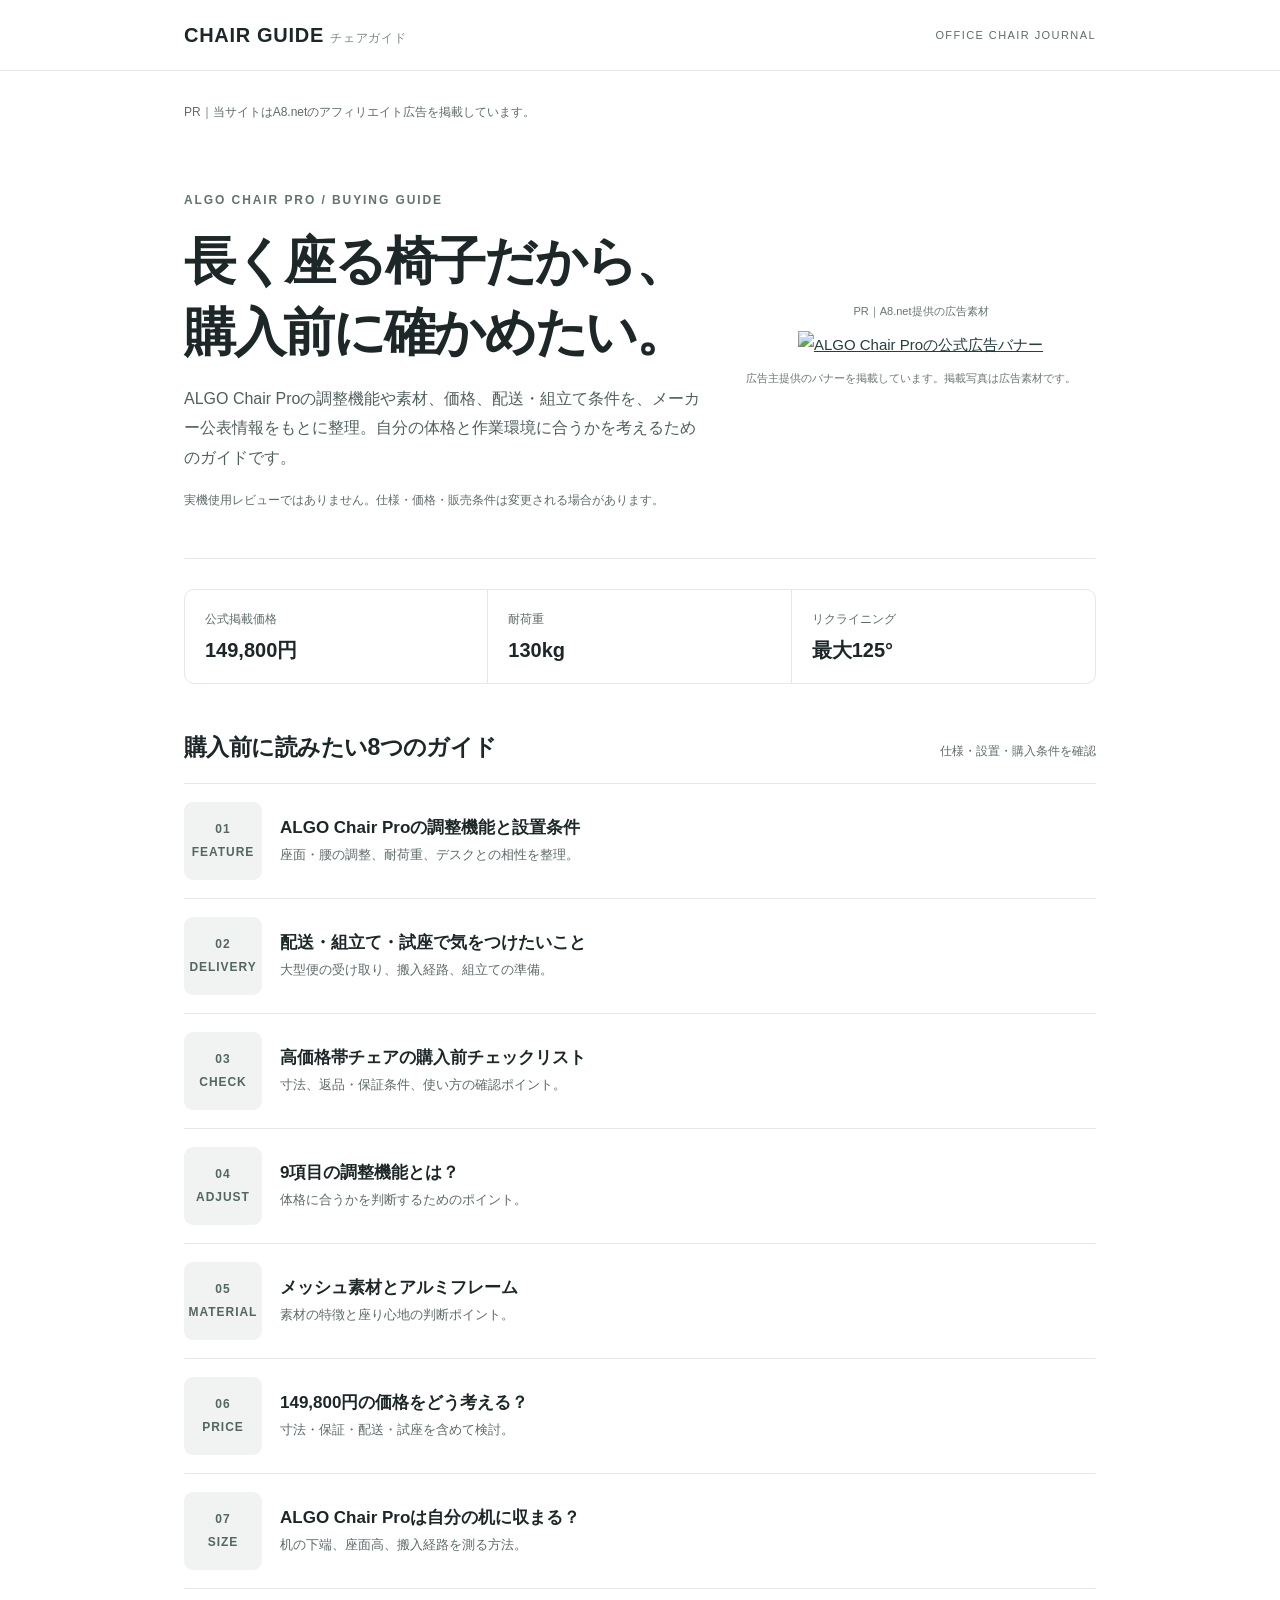
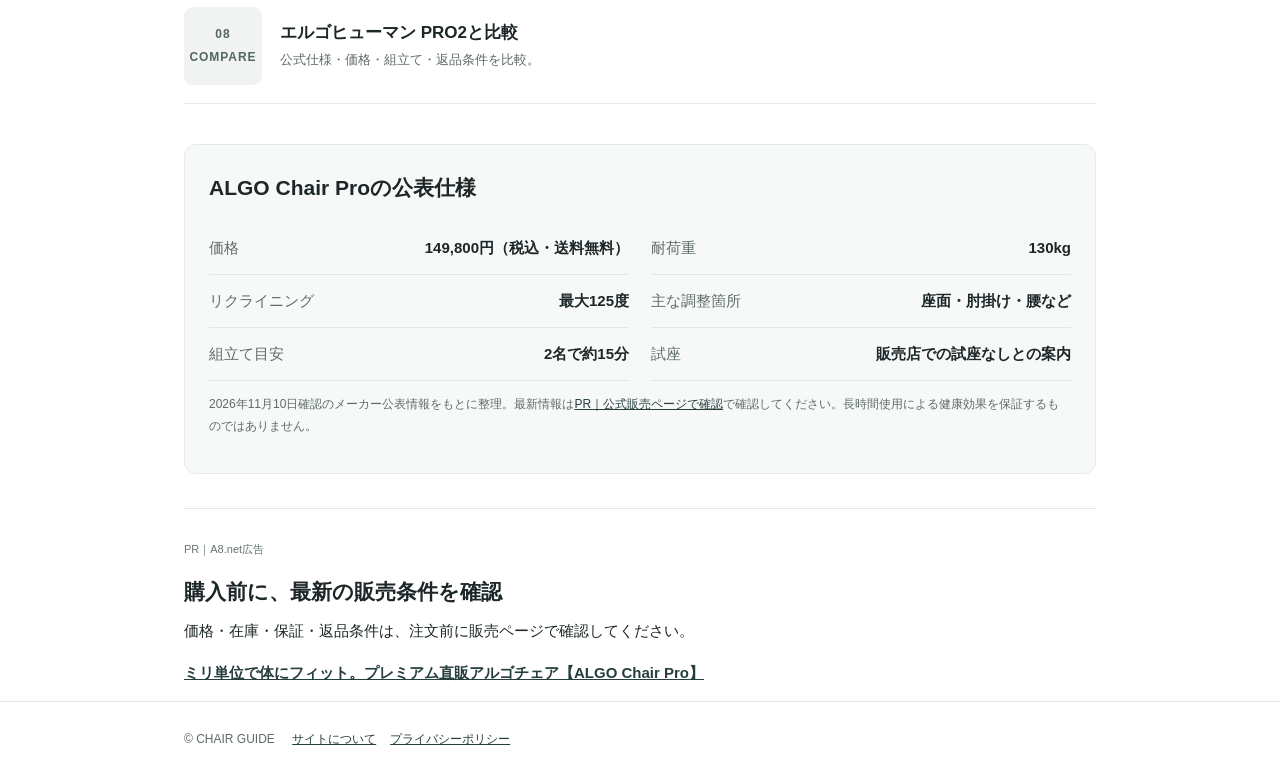
==== index.html @ d5a1248a "Replace non-tracked commercial ALGO links with A8 affiliate links" ====
<!doctype html><html lang="ja"><head><meta charset="utf-8"><meta name="viewport" content="width=device-width,initial-scale=1"><meta name="robots" content="index,follow"><meta name="description" content="ALGO Chair Proの調整機能、価格、配送、組立て、試座条件をメーカー公表情報から整理。高価格帯オフィスチェアの購入前ガイド。"><title>ALGO Chair Proの購入前ガイド｜チェアガイド</title><style>:root{--ink:#1d2728;--sub:#5e6b6a;--line:#e4e9e7;--accent:#263e3d}*{box-sizing:border-box}body{margin:0;background:#fff;color:var(--ink);font-family:-apple-system,BlinkMacSystemFont,"Hiragino Kaku Gothic ProN","Noto Sans JP",sans-serif;font-size:15px;line-height:1.85}a{color:var(--accent)}header{border-bottom:1px solid var(--line)}.wrap{max-width:960px;margin:auto;padding:0 24px}.header-inner{display:flex;justify-content:space-between;align-items:center;min-height:70px;gap:16px}.brand{font-size:20px;font-weight:800;letter-spacing:.035em;text-decoration:none;color:var(--ink)}.header-sub{font-size:11px;letter-spacing:.13em;color:var(--sub)}main{padding-bottom:65px}.disclosure{font-size:12px;color:var(--sub);padding-top:18px}.hero{padding:42px 0 35px;border-bottom:1px solid var(--line)}.eyebrow{font-size:12px;font-weight:700;letter-spacing:.16em;color:#627471}.hero h1{font-size:clamp(30px,5.8vw,52px);line-height:1.36;letter-spacing:-.045em;max-width:720px;margin:15px 0}.lead{font-size:16px;color:#50605e;max-width:670px}.hero-grid{display:grid;grid-template-columns:minmax(0,1fr) 350px;align-items:center;gap:36px}.ad-label{font-size:11px;color:#667571;margin:0 0 10px}.creative{min-width:0;text-align:center}.creative img{max-width:100%;height:auto}.creative-note{font-size:11px;color:#6d7775;text-align:left;margin-top:9px}.kpis{display:grid;grid-template-columns:repeat(3,1fr);gap:0;margin:30px 0;border:1px solid var(--line);border-radius:10px;overflow:hidden}.kpi{padding:18px 20px;border-right:1px solid var(--line)}.kpi:last-child{border:0}.kpi small{display:block;color:var(--sub);font-size:12px}.kpi strong{display:block;font-size:20px;line-height:1.5;margin-top:5px}.section-head{display:flex;align-items:baseline;justify-content:space-between;gap:12px;margin:42px 0 14px}.section-head h2{font-size:23px;letter-spacing:-.025em;margin:0}.section-head p{font-size:12px;color:var(--sub);margin:0}.articles{border-top:1px solid var(--line)}.article{display:grid;grid-template-columns:78px 1fr;gap:18px;align-items:center;padding:18px 0;border-bottom:1px solid var(--line);text-decoration:none;color:inherit}.article:hover h3{text-decoration:underline}.article-icon{width:78px;height:78px;background:#f0f3f1;border-radius:9px;display:flex;align-items:center;justify-content:center;font-size:12px;font-weight:700;letter-spacing:.08em;color:#536661;text-align:center}.article h3{font-size:17px;line-height:1.55;margin:0 0 4px}.article p{color:var(--sub);font-size:13px;line-height:1.6;margin:0}.facts{background:#f7f9f8;border:1px solid var(--line);border-radius:12px;padding:24px;margin-top:40px}.facts h2{font-size:21px;margin:0 0 15px}.facts dl{margin:0;display:grid;grid-template-columns:repeat(2,minmax(0,1fr));gap:0 22px}.facts dl>div{padding:12px 0;border-bottom:1px solid #e2e8e5;display:flex;justify-content:space-between;gap:10px}.facts dt{color:var(--sub)}.facts dd{margin:0;font-weight:700;text-align:right}.fine{font-size:12px;color:var(--sub)}.purchase{margin-top:34px;border-top:1px solid var(--line);padding-top:25px}.purchase h2{font-size:21px;margin:0 0 5px}.purchase p{margin:5px 0 14px}.purchase .ad-link{font-size:15px;font-weight:700}footer{border-top:1px solid var(--line);padding:26px 0;color:var(--sub);font-size:12px}footer a{margin-left:14px}@media(max-width:750px){.hero-grid{grid-template-columns:1fr;gap:20px}.hero{padding:24px 0 25px}.creative{text-align:left}.kpis{margin:22px 0}.kpi{padding:12px 10px}.kpi strong{font-size:16px}.wrap{padding:0 17px}.section-head{display:block;margin-top:30px}.section-head p{margin-top:3px}.facts{padding:17px}.facts dl{grid-template-columns:1fr}.article{grid-template-columns:70px 1fr;gap:13px}.article-icon{width:70px;height:70px}.article h3{font-size:15px}}@media(max-width:360px){.kpi strong{font-size:14px}.kpi small{font-size:10px}}</style></head><body><header><div class="wrap header-inner"><a class="brand" href="/">CHAIR GUIDE <span style="font-weight:400;font-size:12px;color:#7b8985">チェアガイド</span></a><span class="header-sub">OFFICE CHAIR JOURNAL</span></div></header><main class="wrap"><p class="disclosure">PR｜当サイトはA8.netのアフィリエイト広告を掲載しています。</p><section class="hero"><div class="hero-grid"><div><p class="eyebrow">ALGO CHAIR PRO / BUYING GUIDE</p><h1>長く座る椅子だから、<br>購入前に確かめたい。</h1><p class="lead">ALGO Chair Proの調整機能や素材、価格、配送・組立て条件を、メーカー公表情報をもとに整理。自分の体格と作業環境に合うかを考えるためのガイドです。</p><p class="fine">実機使用レビューではありません。仕様・価格・販売条件は変更される場合があります。</p></div><div class="creative"><p class="ad-label">PR｜A8.net提供の広告素材</p><a href="https://px.a8.net/svt/ejp?a8mat=4BGHVS+EPATRU+5XHK+614CX" rel="nofollow"><img border="0" width="350" height="240" alt="ALGO Chair Proの公式広告バナー" src="https://www23.a8.net/svt/bgt?aid=261110152889&amp;wid=022&amp;eno=01&amp;mid=s00000027668001013000&amp;mc=1"></a><img border="0" width="1" height="1" src="https://www12.a8.net/0.gif?a8mat=4BGHVS+EPATRU+5XHK+614CX" alt=""><p class="creative-note">広告主提供のバナーを掲載しています。掲載写真は広告素材です。</p></div></div></section><div class="kpis" aria-label="公式公表情報"><div class="kpi"><small>公式掲載価格</small><strong>149,800円</strong></div><div class="kpi"><small>耐荷重</small><strong>130kg</strong></div><div class="kpi"><small>リクライニング</small><strong>最大125°</strong></div></div><section><div class="section-head"><h2>購入前に読みたい8つのガイド</h2><p>仕様・設置・購入条件を確認</p></div><div class="articles"><a class="article" href="/algo-chair-pro-check.html"><div class="article-icon">01<br>FEATURE</div><div><h3>ALGO Chair Proの調整機能と設置条件</h3><p>座面・腰の調整、耐荷重、デスクとの相性を整理。</p></div></a><a class="article" href="/algo-chair-pro-delivery.html"><div class="article-icon">02<br>DELIVERY</div><div><h3>配送・組立て・試座で気をつけたいこと</h3><p>大型便の受け取り、搬入経路、組立ての準備。</p></div></a><a class="article" href="/chair-buying-checklist.html"><div class="article-icon">03<br>CHECK</div><div><h3>高価格帯チェアの購入前チェックリスト</h3><p>寸法、返品・保証条件、使い方の確認ポイント。</p></div></a><a class="article" href="/algo-chair-pro-9-adjustments.html"><div class="article-icon">04<br>ADJUST</div><div><h3>9項目の調整機能とは？</h3><p>体格に合うかを判断するためのポイント。</p></div></a><a class="article" href="/algo-chair-pro-mesh-material.html"><div class="article-icon">05<br>MATERIAL</div><div><h3>メッシュ素材とアルミフレーム</h3><p>素材の特徴と座り心地の判断ポイント。</p></div></a><a class="article" href="/algo-chair-pro-price-value.html"><div class="article-icon">06<br>PRICE</div><div><h3>149,800円の価格をどう考える？</h3><p>寸法・保証・配送・試座を含めて検討。</p></div></a><a class="article" href="/algo-chair-pro-desk-fit.html"><div class="article-icon">07<br>SIZE</div><div><h3>ALGO Chair Proは自分の机に収まる？</h3><p>机の下端、座面高、搬入経路を測る方法。</p></div></a><a class="article" href="/algo-chair-pro-vs-ergohuman-pro2.html"><div class="article-icon">08<br>COMPARE</div><div><h3>エルゴヒューマン PRO2と比較</h3><p>公式仕様・価格・組立て・返品条件を比較。</p></div></a></div></section><section class="facts"><h2>ALGO Chair Proの公表仕様</h2><dl><div><dt>価格</dt><dd>149,800円（税込・送料無料）</dd></div><div><dt>耐荷重</dt><dd>130kg</dd></div><div><dt>リクライニング</dt><dd>最大125度</dd></div><div><dt>主な調整箇所</dt><dd>座面・肘掛け・腰など</dd></div><div><dt>組立て目安</dt><dd>2名で約15分</dd></div><div><dt>試座</dt><dd>販売店での試座なしとの案内</dd></div></dl><p class="fine">2026年11月10日確認のメーカー公表情報をもとに整理。最新情報は<a href="https://px.a8.net/svt/ejp?a8mat=4BGHVS+EPATRU+5XHK+5YJRM" rel="nofollow sponsored noopener">PR｜公式販売ページで確認</a>で確認してください。長時間使用による健康効果を保証するものではありません。</p></section><section class="purchase"><p class="ad-label">PR｜A8.net広告</p><h2>購入前に、最新の販売条件を確認</h2><p>価格・在庫・保証・返品条件は、注文前に販売ページで確認してください。</p><p class="ad-link"><a href="https://px.a8.net/svt/ejp?a8mat=4BGHVS+EPATRU+5XHK+5YJRM" rel="nofollow">ミリ単位で体にフィット。プレミアム直販アルゴチェア【ALGO Chair Pro】</a><img border="0" width="1" height="1" src="https://www15.a8.net/0.gif?a8mat=4BGHVS+EPATRU+5XHK+5YJRM" alt=""></p></section></main><footer><div class="wrap">© CHAIR GUIDE <a href="/about.html">サイトについて</a><a href="/privacy.html">プライバシーポリシー</a></div></footer></body></html>
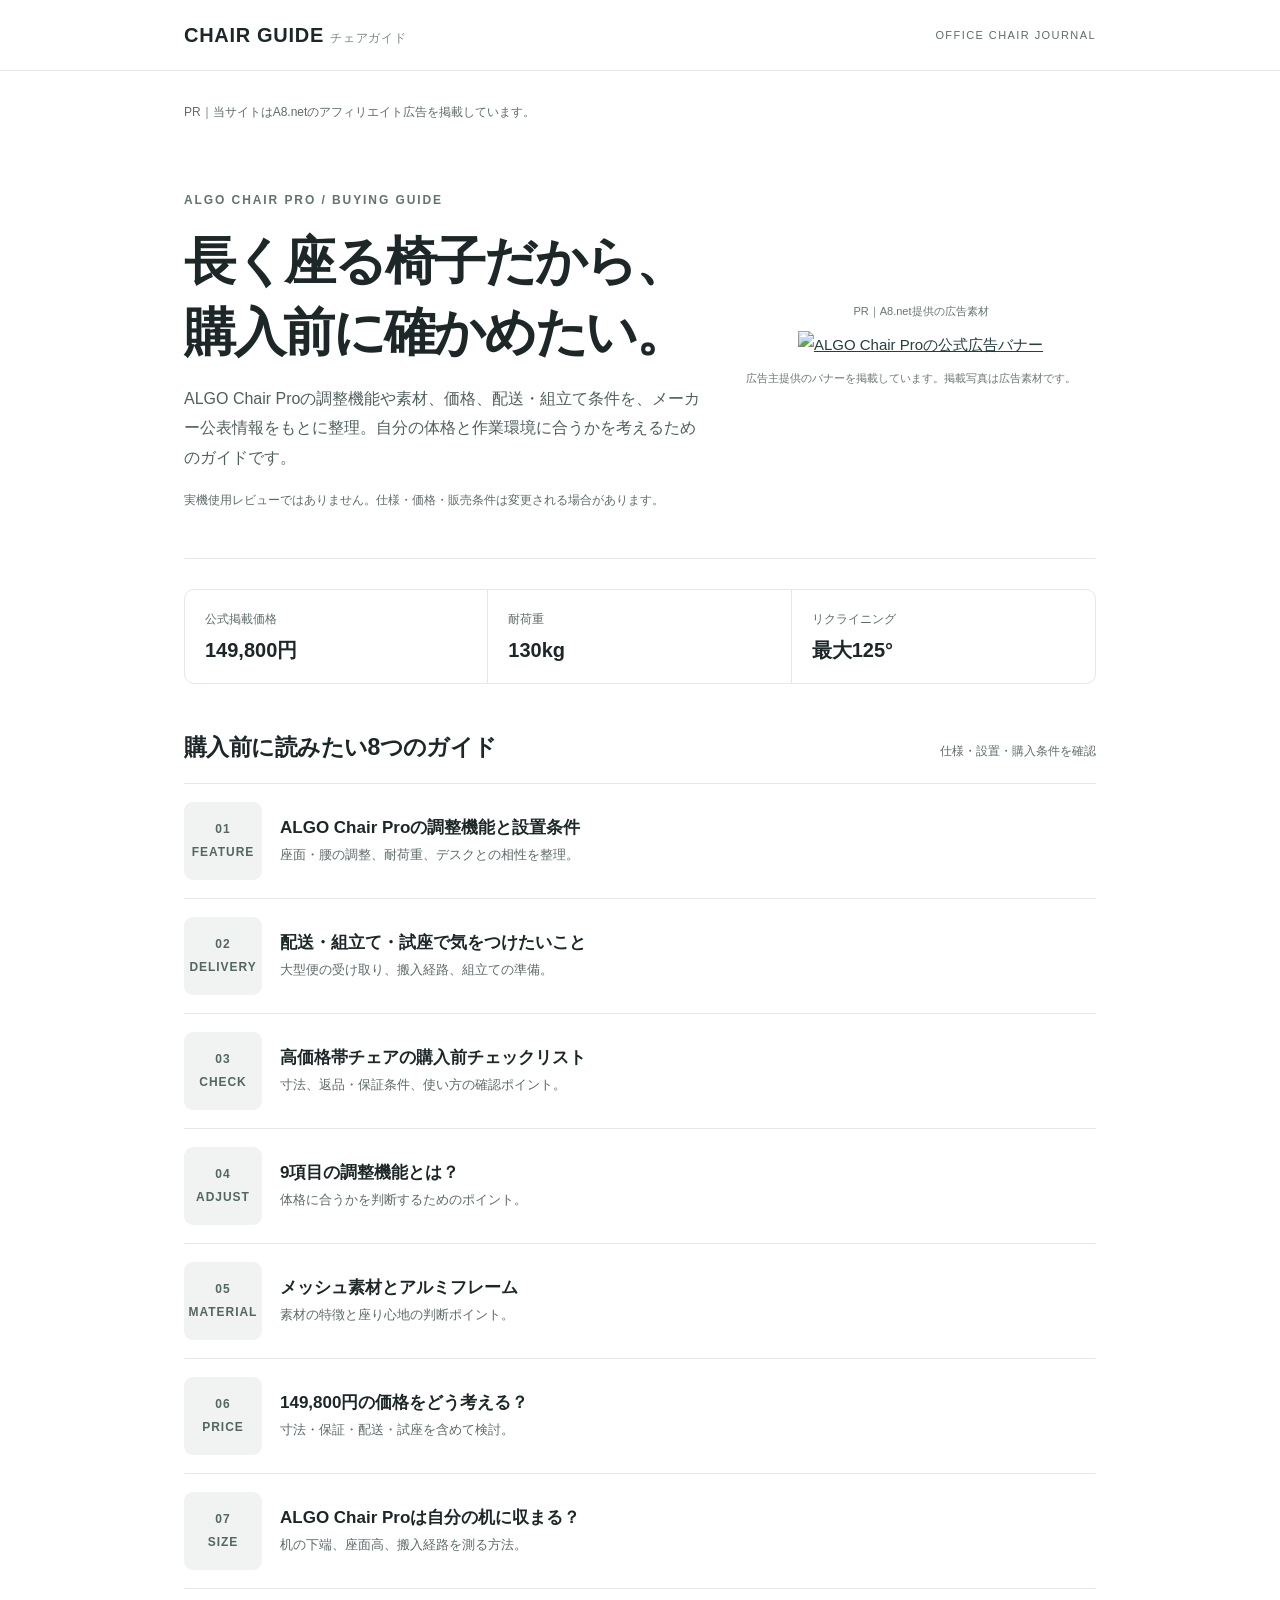
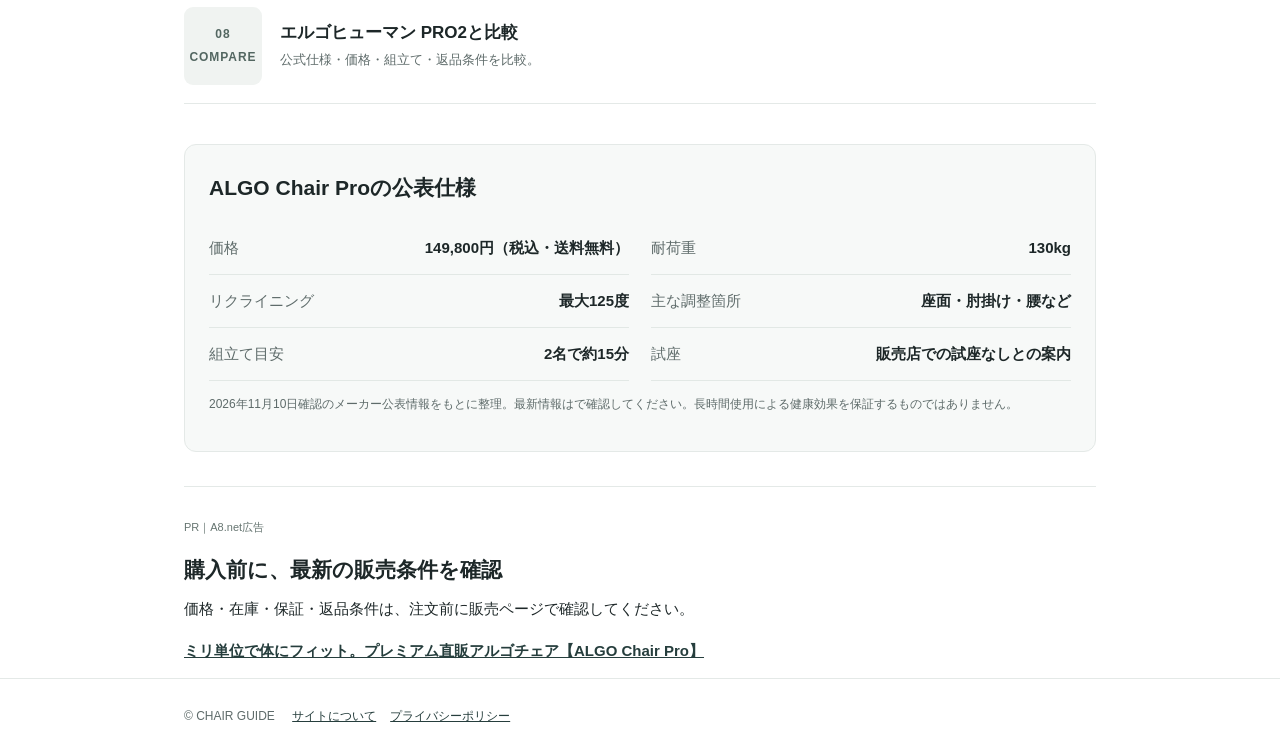
==== commit 0e2311fe: "Remove direct ALGO store links and unauthorized custom A8 text links; preserve issued ads" ====
--- a/index.html
+++ b/index.html
@@ -1 +1 @@
-<!doctype html><html lang="ja"><head><meta charset="utf-8"><meta name="viewport" content="width=device-width,initial-scale=1"><meta name="robots" content="index,follow"><meta name="description" content="ALGO Chair Proの調整機能、価格、配送、組立て、試座条件をメーカー公表情報から整理。高価格帯オフィスチェアの購入前ガイド。"><title>ALGO Chair Proの購入前ガイド｜チェアガイド</title><style>:root{--ink:#1d2728;--sub:#5e6b6a;--line:#e4e9e7;--accent:#263e3d}*{box-sizing:border-box}body{margin:0;background:#fff;color:var(--ink);font-family:-apple-system,BlinkMacSystemFont,"Hiragino Kaku Gothic ProN","Noto Sans JP",sans-serif;font-size:15px;line-height:1.85}a{color:var(--accent)}header{border-bottom:1px solid var(--line)}.wrap{max-width:960px;margin:auto;padding:0 24px}.header-inner{display:flex;justify-content:space-between;align-items:center;min-height:70px;gap:16px}.brand{font-size:20px;font-weight:800;letter-spacing:.035em;text-decoration:none;color:var(--ink)}.header-sub{font-size:11px;letter-spacing:.13em;color:var(--sub)}main{padding-bottom:65px}.disclosure{font-size:12px;color:var(--sub);padding-top:18px}.hero{padding:42px 0 35px;border-bottom:1px solid var(--line)}.eyebrow{font-size:12px;font-weight:700;letter-spacing:.16em;color:#627471}.hero h1{font-size:clamp(30px,5.8vw,52px);line-height:1.36;letter-spacing:-.045em;max-width:720px;margin:15px 0}.lead{font-size:16px;color:#50605e;max-width:670px}.hero-grid{display:grid;grid-template-columns:minmax(0,1fr) 350px;align-items:center;gap:36px}.ad-label{font-size:11px;color:#667571;margin:0 0 10px}.creative{min-width:0;text-align:center}.creative img{max-width:100%;height:auto}.creative-note{font-size:11px;color:#6d7775;text-align:left;margin-top:9px}.kpis{display:grid;grid-template-columns:repeat(3,1fr);gap:0;margin:30px 0;border:1px solid var(--line);border-radius:10px;overflow:hidden}.kpi{padding:18px 20px;border-right:1px solid var(--line)}.kpi:last-child{border:0}.kpi small{display:block;color:var(--sub);font-size:12px}.kpi strong{display:block;font-size:20px;line-height:1.5;margin-top:5px}.section-head{display:flex;align-items:baseline;justify-content:space-between;gap:12px;margin:42px 0 14px}.section-head h2{font-size:23px;letter-spacing:-.025em;margin:0}.section-head p{font-size:12px;color:var(--sub);margin:0}.articles{border-top:1px solid var(--line)}.article{display:grid;grid-template-columns:78px 1fr;gap:18px;align-items:center;padding:18px 0;border-bottom:1px solid var(--line);text-decoration:none;color:inherit}.article:hover h3{text-decoration:underline}.article-icon{width:78px;height:78px;background:#f0f3f1;border-radius:9px;display:flex;align-items:center;justify-content:center;font-size:12px;font-weight:700;letter-spacing:.08em;color:#536661;text-align:center}.article h3{font-size:17px;line-height:1.55;margin:0 0 4px}.article p{color:var(--sub);font-size:13px;line-height:1.6;margin:0}.facts{background:#f7f9f8;border:1px solid var(--line);border-radius:12px;padding:24px;margin-top:40px}.facts h2{font-size:21px;margin:0 0 15px}.facts dl{margin:0;display:grid;grid-template-columns:repeat(2,minmax(0,1fr));gap:0 22px}.facts dl>div{padding:12px 0;border-bottom:1px solid #e2e8e5;display:flex;justify-content:space-between;gap:10px}.facts dt{color:var(--sub)}.facts dd{margin:0;font-weight:700;text-align:right}.fine{font-size:12px;color:var(--sub)}.purchase{margin-top:34px;border-top:1px solid var(--line);padding-top:25px}.purchase h2{font-size:21px;margin:0 0 5px}.purchase p{margin:5px 0 14px}.purchase .ad-link{font-size:15px;font-weight:700}footer{border-top:1px solid var(--line);padding:26px 0;color:var(--sub);font-size:12px}footer a{margin-left:14px}@media(max-width:750px){.hero-grid{grid-template-columns:1fr;gap:20px}.hero{padding:24px 0 25px}.creative{text-align:left}.kpis{margin:22px 0}.kpi{padding:12px 10px}.kpi strong{font-size:16px}.wrap{padding:0 17px}.section-head{display:block;margin-top:30px}.section-head p{margin-top:3px}.facts{padding:17px}.facts dl{grid-template-columns:1fr}.article{grid-template-columns:70px 1fr;gap:13px}.article-icon{width:70px;height:70px}.article h3{font-size:15px}}@media(max-width:360px){.kpi strong{font-size:14px}.kpi small{font-size:10px}}</style></head><body><header><div class="wrap header-inner"><a class="brand" href="/">CHAIR GUIDE <span style="font-weight:400;font-size:12px;color:#7b8985">チェアガイド</span></a><span class="header-sub">OFFICE CHAIR JOURNAL</span></div></header><main class="wrap"><p class="disclosure">PR｜当サイトはA8.netのアフィリエイト広告を掲載しています。</p><section class="hero"><div class="hero-grid"><div><p class="eyebrow">ALGO CHAIR PRO / BUYING GUIDE</p><h1>長く座る椅子だから、<br>購入前に確かめたい。</h1><p class="lead">ALGO Chair Proの調整機能や素材、価格、配送・組立て条件を、メーカー公表情報をもとに整理。自分の体格と作業環境に合うかを考えるためのガイドです。</p><p class="fine">実機使用レビューではありません。仕様・価格・販売条件は変更される場合があります。</p></div><div class="creative"><p class="ad-label">PR｜A8.net提供の広告素材</p><a href="https://px.a8.net/svt/ejp?a8mat=4BGHVS+EPATRU+5XHK+614CX" rel="nofollow"><img border="0" width="350" height="240" alt="ALGO Chair Proの公式広告バナー" src="https://www23.a8.net/svt/bgt?aid=261110152889&amp;wid=022&amp;eno=01&amp;mid=s00000027668001013000&amp;mc=1"></a><img border="0" width="1" height="1" src="https://www12.a8.net/0.gif?a8mat=4BGHVS+EPATRU+5XHK+614CX" alt=""><p class="creative-note">広告主提供のバナーを掲載しています。掲載写真は広告素材です。</p></div></div></section><div class="kpis" aria-label="公式公表情報"><div class="kpi"><small>公式掲載価格</small><strong>149,800円</strong></div><div class="kpi"><small>耐荷重</small><strong>130kg</strong></div><div class="kpi"><small>リクライニング</small><strong>最大125°</strong></div></div><section><div class="section-head"><h2>購入前に読みたい8つのガイド</h2><p>仕様・設置・購入条件を確認</p></div><div class="articles"><a class="article" href="/algo-chair-pro-check.html"><div class="article-icon">01<br>FEATURE</div><div><h3>ALGO Chair Proの調整機能と設置条件</h3><p>座面・腰の調整、耐荷重、デスクとの相性を整理。</p></div></a><a class="article" href="/algo-chair-pro-delivery.html"><div class="article-icon">02<br>DELIVERY</div><div><h3>配送・組立て・試座で気をつけたいこと</h3><p>大型便の受け取り、搬入経路、組立ての準備。</p></div></a><a class="article" href="/chair-buying-checklist.html"><div class="article-icon">03<br>CHECK</div><div><h3>高価格帯チェアの購入前チェックリスト</h3><p>寸法、返品・保証条件、使い方の確認ポイント。</p></div></a><a class="article" href="/algo-chair-pro-9-adjustments.html"><div class="article-icon">04<br>ADJUST</div><div><h3>9項目の調整機能とは？</h3><p>体格に合うかを判断するためのポイント。</p></div></a><a class="article" href="/algo-chair-pro-mesh-material.html"><div class="article-icon">05<br>MATERIAL</div><div><h3>メッシュ素材とアルミフレーム</h3><p>素材の特徴と座り心地の判断ポイント。</p></div></a><a class="article" href="/algo-chair-pro-price-value.html"><div class="article-icon">06<br>PRICE</div><div><h3>149,800円の価格をどう考える？</h3><p>寸法・保証・配送・試座を含めて検討。</p></div></a><a class="article" href="/algo-chair-pro-desk-fit.html"><div class="article-icon">07<br>SIZE</div><div><h3>ALGO Chair Proは自分の机に収まる？</h3><p>机の下端、座面高、搬入経路を測る方法。</p></div></a><a class="article" href="/algo-chair-pro-vs-ergohuman-pro2.html"><div class="article-icon">08<br>COMPARE</div><div><h3>エルゴヒューマン PRO2と比較</h3><p>公式仕様・価格・組立て・返品条件を比較。</p></div></a></div></section><section class="facts"><h2>ALGO Chair Proの公表仕様</h2><dl><div><dt>価格</dt><dd>149,800円（税込・送料無料）</dd></div><div><dt>耐荷重</dt><dd>130kg</dd></div><div><dt>リクライニング</dt><dd>最大125度</dd></div><div><dt>主な調整箇所</dt><dd>座面・肘掛け・腰など</dd></div><div><dt>組立て目安</dt><dd>2名で約15分</dd></div><div><dt>試座</dt><dd>販売店での試座なしとの案内</dd></div></dl><p class="fine">2026年11月10日確認のメーカー公表情報をもとに整理。最新情報は<a href="https://px.a8.net/svt/ejp?a8mat=4BGHVS+EPATRU+5XHK+5YJRM" rel="nofollow sponsored noopener">PR｜公式販売ページで確認</a>で確認してください。長時間使用による健康効果を保証するものではありません。</p></section><section class="purchase"><p class="ad-label">PR｜A8.net広告</p><h2>購入前に、最新の販売条件を確認</h2><p>価格・在庫・保証・返品条件は、注文前に販売ページで確認してください。</p><p class="ad-link"><a href="https://px.a8.net/svt/ejp?a8mat=4BGHVS+EPATRU+5XHK+5YJRM" rel="nofollow">ミリ単位で体にフィット。プレミアム直販アルゴチェア【ALGO Chair Pro】</a><img border="0" width="1" height="1" src="https://www15.a8.net/0.gif?a8mat=4BGHVS+EPATRU+5XHK+5YJRM" alt=""></p></section></main><footer><div class="wrap">© CHAIR GUIDE <a href="/about.html">サイトについて</a><a href="/privacy.html">プライバシーポリシー</a></div></footer></body></html>+<!doctype html><html lang="ja"><head><meta charset="utf-8"><meta name="viewport" content="width=device-width,initial-scale=1"><meta name="robots" content="index,follow"><meta name="description" content="ALGO Chair Proの調整機能、価格、配送、組立て、試座条件をメーカー公表情報から整理。高価格帯オフィスチェアの購入前ガイド。"><title>ALGO Chair Proの購入前ガイド｜チェアガイド</title><style>:root{--ink:#1d2728;--sub:#5e6b6a;--line:#e4e9e7;--accent:#263e3d}*{box-sizing:border-box}body{margin:0;background:#fff;color:var(--ink);font-family:-apple-system,BlinkMacSystemFont,"Hiragino Kaku Gothic ProN","Noto Sans JP",sans-serif;font-size:15px;line-height:1.85}a{color:var(--accent)}header{border-bottom:1px solid var(--line)}.wrap{max-width:960px;margin:auto;padding:0 24px}.header-inner{display:flex;justify-content:space-between;align-items:center;min-height:70px;gap:16px}.brand{font-size:20px;font-weight:800;letter-spacing:.035em;text-decoration:none;color:var(--ink)}.header-sub{font-size:11px;letter-spacing:.13em;color:var(--sub)}main{padding-bottom:65px}.disclosure{font-size:12px;color:var(--sub);padding-top:18px}.hero{padding:42px 0 35px;border-bottom:1px solid var(--line)}.eyebrow{font-size:12px;font-weight:700;letter-spacing:.16em;color:#627471}.hero h1{font-size:clamp(30px,5.8vw,52px);line-height:1.36;letter-spacing:-.045em;max-width:720px;margin:15px 0}.lead{font-size:16px;color:#50605e;max-width:670px}.hero-grid{display:grid;grid-template-columns:minmax(0,1fr) 350px;align-items:center;gap:36px}.ad-label{font-size:11px;color:#667571;margin:0 0 10px}.creative{min-width:0;text-align:center}.creative img{max-width:100%;height:auto}.creative-note{font-size:11px;color:#6d7775;text-align:left;margin-top:9px}.kpis{display:grid;grid-template-columns:repeat(3,1fr);gap:0;margin:30px 0;border:1px solid var(--line);border-radius:10px;overflow:hidden}.kpi{padding:18px 20px;border-right:1px solid var(--line)}.kpi:last-child{border:0}.kpi small{display:block;color:var(--sub);font-size:12px}.kpi strong{display:block;font-size:20px;line-height:1.5;margin-top:5px}.section-head{display:flex;align-items:baseline;justify-content:space-between;gap:12px;margin:42px 0 14px}.section-head h2{font-size:23px;letter-spacing:-.025em;margin:0}.section-head p{font-size:12px;color:var(--sub);margin:0}.articles{border-top:1px solid var(--line)}.article{display:grid;grid-template-columns:78px 1fr;gap:18px;align-items:center;padding:18px 0;border-bottom:1px solid var(--line);text-decoration:none;color:inherit}.article:hover h3{text-decoration:underline}.article-icon{width:78px;height:78px;background:#f0f3f1;border-radius:9px;display:flex;align-items:center;justify-content:center;font-size:12px;font-weight:700;letter-spacing:.08em;color:#536661;text-align:center}.article h3{font-size:17px;line-height:1.55;margin:0 0 4px}.article p{color:var(--sub);font-size:13px;line-height:1.6;margin:0}.facts{background:#f7f9f8;border:1px solid var(--line);border-radius:12px;padding:24px;margin-top:40px}.facts h2{font-size:21px;margin:0 0 15px}.facts dl{margin:0;display:grid;grid-template-columns:repeat(2,minmax(0,1fr));gap:0 22px}.facts dl>div{padding:12px 0;border-bottom:1px solid #e2e8e5;display:flex;justify-content:space-between;gap:10px}.facts dt{color:var(--sub)}.facts dd{margin:0;font-weight:700;text-align:right}.fine{font-size:12px;color:var(--sub)}.purchase{margin-top:34px;border-top:1px solid var(--line);padding-top:25px}.purchase h2{font-size:21px;margin:0 0 5px}.purchase p{margin:5px 0 14px}.purchase .ad-link{font-size:15px;font-weight:700}footer{border-top:1px solid var(--line);padding:26px 0;color:var(--sub);font-size:12px}footer a{margin-left:14px}@media(max-width:750px){.hero-grid{grid-template-columns:1fr;gap:20px}.hero{padding:24px 0 25px}.creative{text-align:left}.kpis{margin:22px 0}.kpi{padding:12px 10px}.kpi strong{font-size:16px}.wrap{padding:0 17px}.section-head{display:block;margin-top:30px}.section-head p{margin-top:3px}.facts{padding:17px}.facts dl{grid-template-columns:1fr}.article{grid-template-columns:70px 1fr;gap:13px}.article-icon{width:70px;height:70px}.article h3{font-size:15px}}@media(max-width:360px){.kpi strong{font-size:14px}.kpi small{font-size:10px}}</style></head><body><header><div class="wrap header-inner"><a class="brand" href="/">CHAIR GUIDE <span style="font-weight:400;font-size:12px;color:#7b8985">チェアガイド</span></a><span class="header-sub">OFFICE CHAIR JOURNAL</span></div></header><main class="wrap"><p class="disclosure">PR｜当サイトはA8.netのアフィリエイト広告を掲載しています。</p><section class="hero"><div class="hero-grid"><div><p class="eyebrow">ALGO CHAIR PRO / BUYING GUIDE</p><h1>長く座る椅子だから、<br>購入前に確かめたい。</h1><p class="lead">ALGO Chair Proの調整機能や素材、価格、配送・組立て条件を、メーカー公表情報をもとに整理。自分の体格と作業環境に合うかを考えるためのガイドです。</p><p class="fine">実機使用レビューではありません。仕様・価格・販売条件は変更される場合があります。</p></div><div class="creative"><p class="ad-label">PR｜A8.net提供の広告素材</p><a href="https://px.a8.net/svt/ejp?a8mat=4BGHVS+EPATRU+5XHK+614CX" rel="nofollow"><img border="0" width="350" height="240" alt="ALGO Chair Proの公式広告バナー" src="https://www23.a8.net/svt/bgt?aid=261110152889&amp;wid=022&amp;eno=01&amp;mid=s00000027668001013000&amp;mc=1"></a><img border="0" width="1" height="1" src="https://www12.a8.net/0.gif?a8mat=4BGHVS+EPATRU+5XHK+614CX" alt=""><p class="creative-note">広告主提供のバナーを掲載しています。掲載写真は広告素材です。</p></div></div></section><div class="kpis" aria-label="公式公表情報"><div class="kpi"><small>公式掲載価格</small><strong>149,800円</strong></div><div class="kpi"><small>耐荷重</small><strong>130kg</strong></div><div class="kpi"><small>リクライニング</small><strong>最大125°</strong></div></div><section><div class="section-head"><h2>購入前に読みたい8つのガイド</h2><p>仕様・設置・購入条件を確認</p></div><div class="articles"><a class="article" href="/algo-chair-pro-check.html"><div class="article-icon">01<br>FEATURE</div><div><h3>ALGO Chair Proの調整機能と設置条件</h3><p>座面・腰の調整、耐荷重、デスクとの相性を整理。</p></div></a><a class="article" href="/algo-chair-pro-delivery.html"><div class="article-icon">02<br>DELIVERY</div><div><h3>配送・組立て・試座で気をつけたいこと</h3><p>大型便の受け取り、搬入経路、組立ての準備。</p></div></a><a class="article" href="/chair-buying-checklist.html"><div class="article-icon">03<br>CHECK</div><div><h3>高価格帯チェアの購入前チェックリスト</h3><p>寸法、返品・保証条件、使い方の確認ポイント。</p></div></a><a class="article" href="/algo-chair-pro-9-adjustments.html"><div class="article-icon">04<br>ADJUST</div><div><h3>9項目の調整機能とは？</h3><p>体格に合うかを判断するためのポイント。</p></div></a><a class="article" href="/algo-chair-pro-mesh-material.html"><div class="article-icon">05<br>MATERIAL</div><div><h3>メッシュ素材とアルミフレーム</h3><p>素材の特徴と座り心地の判断ポイント。</p></div></a><a class="article" href="/algo-chair-pro-price-value.html"><div class="article-icon">06<br>PRICE</div><div><h3>149,800円の価格をどう考える？</h3><p>寸法・保証・配送・試座を含めて検討。</p></div></a><a class="article" href="/algo-chair-pro-desk-fit.html"><div class="article-icon">07<br>SIZE</div><div><h3>ALGO Chair Proは自分の机に収まる？</h3><p>机の下端、座面高、搬入経路を測る方法。</p></div></a><a class="article" href="/algo-chair-pro-vs-ergohuman-pro2.html"><div class="article-icon">08<br>COMPARE</div><div><h3>エルゴヒューマン PRO2と比較</h3><p>公式仕様・価格・組立て・返品条件を比較。</p></div></a></div></section><section class="facts"><h2>ALGO Chair Proの公表仕様</h2><dl><div><dt>価格</dt><dd>149,800円（税込・送料無料）</dd></div><div><dt>耐荷重</dt><dd>130kg</dd></div><div><dt>リクライニング</dt><dd>最大125度</dd></div><div><dt>主な調整箇所</dt><dd>座面・肘掛け・腰など</dd></div><div><dt>組立て目安</dt><dd>2名で約15分</dd></div><div><dt>試座</dt><dd>販売店での試座なしとの案内</dd></div></dl><p class="fine">2026年11月10日確認のメーカー公表情報をもとに整理。最新情報はで確認してください。長時間使用による健康効果を保証するものではありません。</p></section><section class="purchase"><p class="ad-label">PR｜A8.net広告</p><h2>購入前に、最新の販売条件を確認</h2><p>価格・在庫・保証・返品条件は、注文前に販売ページで確認してください。</p><p class="ad-link"><a href="https://px.a8.net/svt/ejp?a8mat=4BGHVS+EPATRU+5XHK+5YJRM" rel="nofollow">ミリ単位で体にフィット。プレミアム直販アルゴチェア【ALGO Chair Pro】</a><img border="0" width="1" height="1" src="https://www15.a8.net/0.gif?a8mat=4BGHVS+EPATRU+5XHK+5YJRM" alt=""></p></section></main><footer><div class="wrap">© CHAIR GUIDE <a href="/about.html">サイトについて</a><a href="/privacy.html">プライバシーポリシー</a></div></footer></body></html>
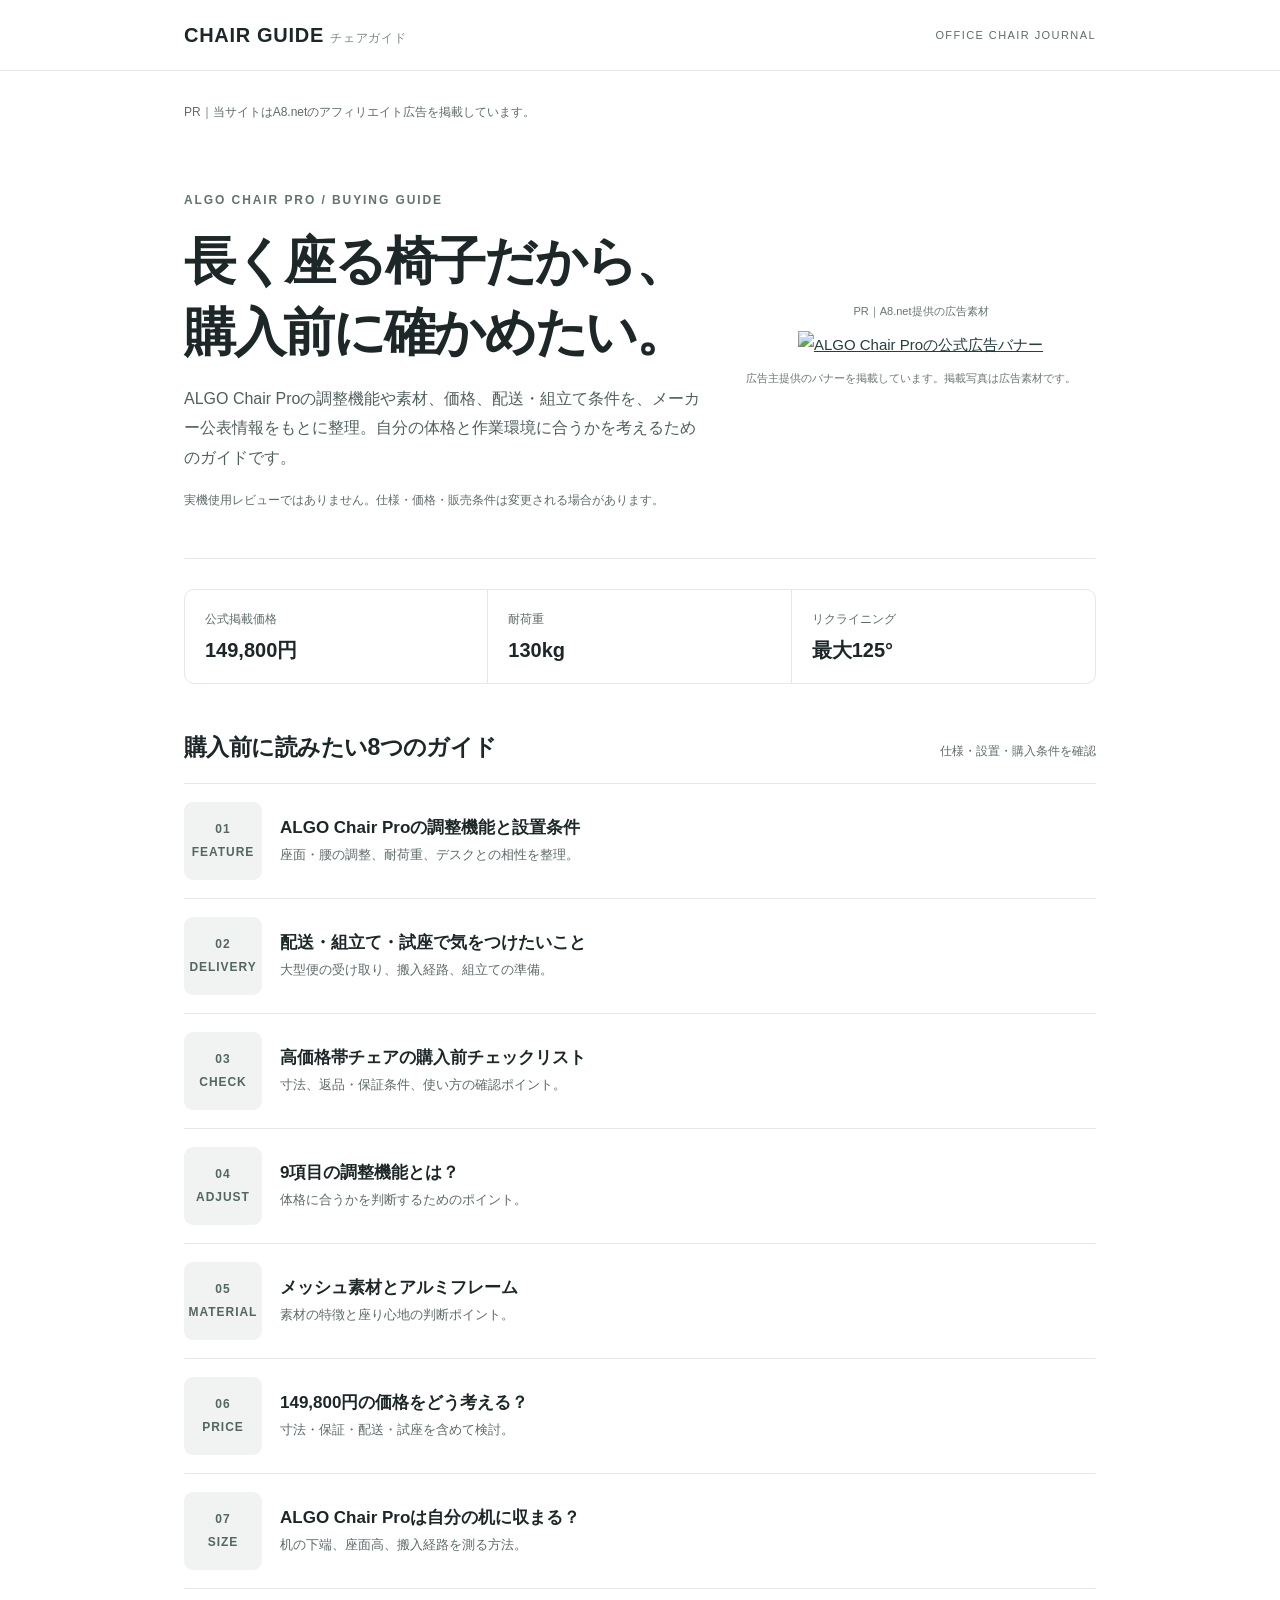
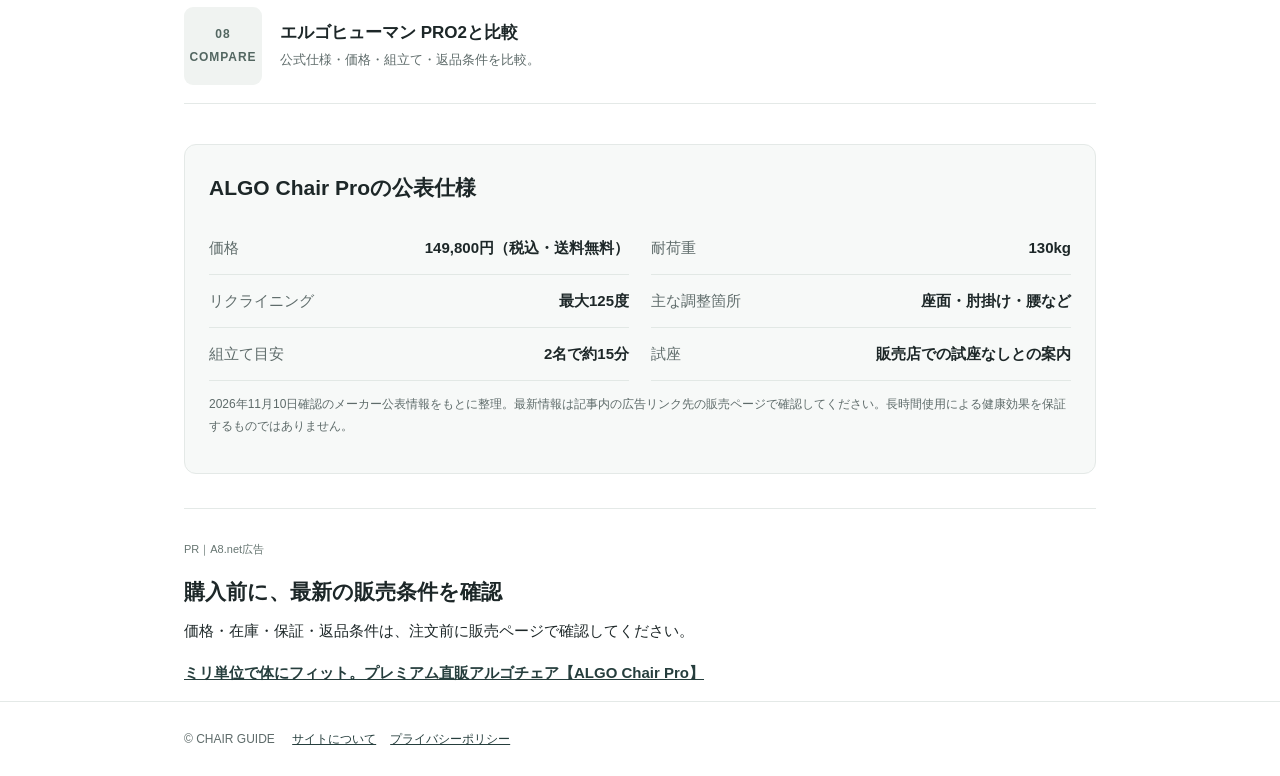
==== commit e21a6d8a: "Fix SEO/AIO canonical URLs, sitemap and article metadata" ====
--- a/index.html
+++ b/index.html
@@ -1 +1 @@
-<!doctype html><html lang="ja"><head><meta charset="utf-8"><meta name="viewport" content="width=device-width,initial-scale=1"><meta name="robots" content="index,follow"><meta name="description" content="ALGO Chair Proの調整機能、価格、配送、組立て、試座条件をメーカー公表情報から整理。高価格帯オフィスチェアの購入前ガイド。"><title>ALGO Chair Proの購入前ガイド｜チェアガイド</title><style>:root{--ink:#1d2728;--sub:#5e6b6a;--line:#e4e9e7;--accent:#263e3d}*{box-sizing:border-box}body{margin:0;background:#fff;color:var(--ink);font-family:-apple-system,BlinkMacSystemFont,"Hiragino Kaku Gothic ProN","Noto Sans JP",sans-serif;font-size:15px;line-height:1.85}a{color:var(--accent)}header{border-bottom:1px solid var(--line)}.wrap{max-width:960px;margin:auto;padding:0 24px}.header-inner{display:flex;justify-content:space-between;align-items:center;min-height:70px;gap:16px}.brand{font-size:20px;font-weight:800;letter-spacing:.035em;text-decoration:none;color:var(--ink)}.header-sub{font-size:11px;letter-spacing:.13em;color:var(--sub)}main{padding-bottom:65px}.disclosure{font-size:12px;color:var(--sub);padding-top:18px}.hero{padding:42px 0 35px;border-bottom:1px solid var(--line)}.eyebrow{font-size:12px;font-weight:700;letter-spacing:.16em;color:#627471}.hero h1{font-size:clamp(30px,5.8vw,52px);line-height:1.36;letter-spacing:-.045em;max-width:720px;margin:15px 0}.lead{font-size:16px;color:#50605e;max-width:670px}.hero-grid{display:grid;grid-template-columns:minmax(0,1fr) 350px;align-items:center;gap:36px}.ad-label{font-size:11px;color:#667571;margin:0 0 10px}.creative{min-width:0;text-align:center}.creative img{max-width:100%;height:auto}.creative-note{font-size:11px;color:#6d7775;text-align:left;margin-top:9px}.kpis{display:grid;grid-template-columns:repeat(3,1fr);gap:0;margin:30px 0;border:1px solid var(--line);border-radius:10px;overflow:hidden}.kpi{padding:18px 20px;border-right:1px solid var(--line)}.kpi:last-child{border:0}.kpi small{display:block;color:var(--sub);font-size:12px}.kpi strong{display:block;font-size:20px;line-height:1.5;margin-top:5px}.section-head{display:flex;align-items:baseline;justify-content:space-between;gap:12px;margin:42px 0 14px}.section-head h2{font-size:23px;letter-spacing:-.025em;margin:0}.section-head p{font-size:12px;color:var(--sub);margin:0}.articles{border-top:1px solid var(--line)}.article{display:grid;grid-template-columns:78px 1fr;gap:18px;align-items:center;padding:18px 0;border-bottom:1px solid var(--line);text-decoration:none;color:inherit}.article:hover h3{text-decoration:underline}.article-icon{width:78px;height:78px;background:#f0f3f1;border-radius:9px;display:flex;align-items:center;justify-content:center;font-size:12px;font-weight:700;letter-spacing:.08em;color:#536661;text-align:center}.article h3{font-size:17px;line-height:1.55;margin:0 0 4px}.article p{color:var(--sub);font-size:13px;line-height:1.6;margin:0}.facts{background:#f7f9f8;border:1px solid var(--line);border-radius:12px;padding:24px;margin-top:40px}.facts h2{font-size:21px;margin:0 0 15px}.facts dl{margin:0;display:grid;grid-template-columns:repeat(2,minmax(0,1fr));gap:0 22px}.facts dl>div{padding:12px 0;border-bottom:1px solid #e2e8e5;display:flex;justify-content:space-between;gap:10px}.facts dt{color:var(--sub)}.facts dd{margin:0;font-weight:700;text-align:right}.fine{font-size:12px;color:var(--sub)}.purchase{margin-top:34px;border-top:1px solid var(--line);padding-top:25px}.purchase h2{font-size:21px;margin:0 0 5px}.purchase p{margin:5px 0 14px}.purchase .ad-link{font-size:15px;font-weight:700}footer{border-top:1px solid var(--line);padding:26px 0;color:var(--sub);font-size:12px}footer a{margin-left:14px}@media(max-width:750px){.hero-grid{grid-template-columns:1fr;gap:20px}.hero{padding:24px 0 25px}.creative{text-align:left}.kpis{margin:22px 0}.kpi{padding:12px 10px}.kpi strong{font-size:16px}.wrap{padding:0 17px}.section-head{display:block;margin-top:30px}.section-head p{margin-top:3px}.facts{padding:17px}.facts dl{grid-template-columns:1fr}.article{grid-template-columns:70px 1fr;gap:13px}.article-icon{width:70px;height:70px}.article h3{font-size:15px}}@media(max-width:360px){.kpi strong{font-size:14px}.kpi small{font-size:10px}}</style></head><body><header><div class="wrap header-inner"><a class="brand" href="/">CHAIR GUIDE <span style="font-weight:400;font-size:12px;color:#7b8985">チェアガイド</span></a><span class="header-sub">OFFICE CHAIR JOURNAL</span></div></header><main class="wrap"><p class="disclosure">PR｜当サイトはA8.netのアフィリエイト広告を掲載しています。</p><section class="hero"><div class="hero-grid"><div><p class="eyebrow">ALGO CHAIR PRO / BUYING GUIDE</p><h1>長く座る椅子だから、<br>購入前に確かめたい。</h1><p class="lead">ALGO Chair Proの調整機能や素材、価格、配送・組立て条件を、メーカー公表情報をもとに整理。自分の体格と作業環境に合うかを考えるためのガイドです。</p><p class="fine">実機使用レビューではありません。仕様・価格・販売条件は変更される場合があります。</p></div><div class="creative"><p class="ad-label">PR｜A8.net提供の広告素材</p><a href="https://px.a8.net/svt/ejp?a8mat=4BGHVS+EPATRU+5XHK+614CX" rel="nofollow"><img border="0" width="350" height="240" alt="ALGO Chair Proの公式広告バナー" src="https://www23.a8.net/svt/bgt?aid=261110152889&amp;wid=022&amp;eno=01&amp;mid=s00000027668001013000&amp;mc=1"></a><img border="0" width="1" height="1" src="https://www12.a8.net/0.gif?a8mat=4BGHVS+EPATRU+5XHK+614CX" alt=""><p class="creative-note">広告主提供のバナーを掲載しています。掲載写真は広告素材です。</p></div></div></section><div class="kpis" aria-label="公式公表情報"><div class="kpi"><small>公式掲載価格</small><strong>149,800円</strong></div><div class="kpi"><small>耐荷重</small><strong>130kg</strong></div><div class="kpi"><small>リクライニング</small><strong>最大125°</strong></div></div><section><div class="section-head"><h2>購入前に読みたい8つのガイド</h2><p>仕様・設置・購入条件を確認</p></div><div class="articles"><a class="article" href="/algo-chair-pro-check.html"><div class="article-icon">01<br>FEATURE</div><div><h3>ALGO Chair Proの調整機能と設置条件</h3><p>座面・腰の調整、耐荷重、デスクとの相性を整理。</p></div></a><a class="article" href="/algo-chair-pro-delivery.html"><div class="article-icon">02<br>DELIVERY</div><div><h3>配送・組立て・試座で気をつけたいこと</h3><p>大型便の受け取り、搬入経路、組立ての準備。</p></div></a><a class="article" href="/chair-buying-checklist.html"><div class="article-icon">03<br>CHECK</div><div><h3>高価格帯チェアの購入前チェックリスト</h3><p>寸法、返品・保証条件、使い方の確認ポイント。</p></div></a><a class="article" href="/algo-chair-pro-9-adjustments.html"><div class="article-icon">04<br>ADJUST</div><div><h3>9項目の調整機能とは？</h3><p>体格に合うかを判断するためのポイント。</p></div></a><a class="article" href="/algo-chair-pro-mesh-material.html"><div class="article-icon">05<br>MATERIAL</div><div><h3>メッシュ素材とアルミフレーム</h3><p>素材の特徴と座り心地の判断ポイント。</p></div></a><a class="article" href="/algo-chair-pro-price-value.html"><div class="article-icon">06<br>PRICE</div><div><h3>149,800円の価格をどう考える？</h3><p>寸法・保証・配送・試座を含めて検討。</p></div></a><a class="article" href="/algo-chair-pro-desk-fit.html"><div class="article-icon">07<br>SIZE</div><div><h3>ALGO Chair Proは自分の机に収まる？</h3><p>机の下端、座面高、搬入経路を測る方法。</p></div></a><a class="article" href="/algo-chair-pro-vs-ergohuman-pro2.html"><div class="article-icon">08<br>COMPARE</div><div><h3>エルゴヒューマン PRO2と比較</h3><p>公式仕様・価格・組立て・返品条件を比較。</p></div></a></div></section><section class="facts"><h2>ALGO Chair Proの公表仕様</h2><dl><div><dt>価格</dt><dd>149,800円（税込・送料無料）</dd></div><div><dt>耐荷重</dt><dd>130kg</dd></div><div><dt>リクライニング</dt><dd>最大125度</dd></div><div><dt>主な調整箇所</dt><dd>座面・肘掛け・腰など</dd></div><div><dt>組立て目安</dt><dd>2名で約15分</dd></div><div><dt>試座</dt><dd>販売店での試座なしとの案内</dd></div></dl><p class="fine">2026年11月10日確認のメーカー公表情報をもとに整理。最新情報はで確認してください。長時間使用による健康効果を保証するものではありません。</p></section><section class="purchase"><p class="ad-label">PR｜A8.net広告</p><h2>購入前に、最新の販売条件を確認</h2><p>価格・在庫・保証・返品条件は、注文前に販売ページで確認してください。</p><p class="ad-link"><a href="https://px.a8.net/svt/ejp?a8mat=4BGHVS+EPATRU+5XHK+5YJRM" rel="nofollow">ミリ単位で体にフィット。プレミアム直販アルゴチェア【ALGO Chair Pro】</a><img border="0" width="1" height="1" src="https://www15.a8.net/0.gif?a8mat=4BGHVS+EPATRU+5XHK+5YJRM" alt=""></p></section></main><footer><div class="wrap">© CHAIR GUIDE <a href="/about.html">サイトについて</a><a href="/privacy.html">プライバシーポリシー</a></div></footer></body></html>+<!doctype html><html lang="ja"><head><meta charset="utf-8"><meta name="viewport" content="width=device-width,initial-scale=1"><meta name="robots" content="index,follow"><meta name="description" content="ALGO Chair Proの調整機能、価格、配送、組立て、試座条件をメーカー公表情報から整理。高価格帯オフィスチェアの購入前ガイド。"><title>ALGO Chair Proの購入前ガイド｜チェアガイド</title><style>:root{--ink:#1d2728;--sub:#5e6b6a;--line:#e4e9e7;--accent:#263e3d}*{box-sizing:border-box}body{margin:0;background:#fff;color:var(--ink);font-family:-apple-system,BlinkMacSystemFont,"Hiragino Kaku Gothic ProN","Noto Sans JP",sans-serif;font-size:15px;line-height:1.85}a{color:var(--accent)}header{border-bottom:1px solid var(--line)}.wrap{max-width:960px;margin:auto;padding:0 24px}.header-inner{display:flex;justify-content:space-between;align-items:center;min-height:70px;gap:16px}.brand{font-size:20px;font-weight:800;letter-spacing:.035em;text-decoration:none;color:var(--ink)}.header-sub{font-size:11px;letter-spacing:.13em;color:var(--sub)}main{padding-bottom:65px}.disclosure{font-size:12px;color:var(--sub);padding-top:18px}.hero{padding:42px 0 35px;border-bottom:1px solid var(--line)}.eyebrow{font-size:12px;font-weight:700;letter-spacing:.16em;color:#627471}.hero h1{font-size:clamp(30px,5.8vw,52px);line-height:1.36;letter-spacing:-.045em;max-width:720px;margin:15px 0}.lead{font-size:16px;color:#50605e;max-width:670px}.hero-grid{display:grid;grid-template-columns:minmax(0,1fr) 350px;align-items:center;gap:36px}.ad-label{font-size:11px;color:#667571;margin:0 0 10px}.creative{min-width:0;text-align:center}.creative img{max-width:100%;height:auto}.creative-note{font-size:11px;color:#6d7775;text-align:left;margin-top:9px}.kpis{display:grid;grid-template-columns:repeat(3,1fr);gap:0;margin:30px 0;border:1px solid var(--line);border-radius:10px;overflow:hidden}.kpi{padding:18px 20px;border-right:1px solid var(--line)}.kpi:last-child{border:0}.kpi small{display:block;color:var(--sub);font-size:12px}.kpi strong{display:block;font-size:20px;line-height:1.5;margin-top:5px}.section-head{display:flex;align-items:baseline;justify-content:space-between;gap:12px;margin:42px 0 14px}.section-head h2{font-size:23px;letter-spacing:-.025em;margin:0}.section-head p{font-size:12px;color:var(--sub);margin:0}.articles{border-top:1px solid var(--line)}.article{display:grid;grid-template-columns:78px 1fr;gap:18px;align-items:center;padding:18px 0;border-bottom:1px solid var(--line);text-decoration:none;color:inherit}.article:hover h3{text-decoration:underline}.article-icon{width:78px;height:78px;background:#f0f3f1;border-radius:9px;display:flex;align-items:center;justify-content:center;font-size:12px;font-weight:700;letter-spacing:.08em;color:#536661;text-align:center}.article h3{font-size:17px;line-height:1.55;margin:0 0 4px}.article p{color:var(--sub);font-size:13px;line-height:1.6;margin:0}.facts{background:#f7f9f8;border:1px solid var(--line);border-radius:12px;padding:24px;margin-top:40px}.facts h2{font-size:21px;margin:0 0 15px}.facts dl{margin:0;display:grid;grid-template-columns:repeat(2,minmax(0,1fr));gap:0 22px}.facts dl>div{padding:12px 0;border-bottom:1px solid #e2e8e5;display:flex;justify-content:space-between;gap:10px}.facts dt{color:var(--sub)}.facts dd{margin:0;font-weight:700;text-align:right}.fine{font-size:12px;color:var(--sub)}.purchase{margin-top:34px;border-top:1px solid var(--line);padding-top:25px}.purchase h2{font-size:21px;margin:0 0 5px}.purchase p{margin:5px 0 14px}.purchase .ad-link{font-size:15px;font-weight:700}footer{border-top:1px solid var(--line);padding:26px 0;color:var(--sub);font-size:12px}footer a{margin-left:14px}@media(max-width:750px){.hero-grid{grid-template-columns:1fr;gap:20px}.hero{padding:24px 0 25px}.creative{text-align:left}.kpis{margin:22px 0}.kpi{padding:12px 10px}.kpi strong{font-size:16px}.wrap{padding:0 17px}.section-head{display:block;margin-top:30px}.section-head p{margin-top:3px}.facts{padding:17px}.facts dl{grid-template-columns:1fr}.article{grid-template-columns:70px 1fr;gap:13px}.article-icon{width:70px;height:70px}.article h3{font-size:15px}}@media(max-width:360px){.kpi strong{font-size:14px}.kpi small{font-size:10px}}</style><!-- Cloudflare Web Analytics --><script type='module' src='https://static.cloudflareinsights.com/beacon.min.js' data-cf-beacon='{"token": "466a88e1091e491098fcc3cb939d1add"}'></script><!-- End Cloudflare Web Analytics --><script type="application/ld+json">{"@context": "https://schema.org", "@type": "WebSite", "name": "チェアガイド", "url": "https://chair-guide.pages.dev/", "inLanguage": "ja", "description": "ALGO Chair Proの調整機能、価格、配送、組立て、試座条件をメーカー公表情報から整理。高価格帯オフィスチェアの購入前ガイド。"}</script><link rel="canonical" href="https://chair-guide.pages.dev/"></head><body><header><div class="wrap header-inner"><a class="brand" href="/">CHAIR GUIDE <span style="font-weight:400;font-size:12px;color:#7b8985">チェアガイド</span></a><span class="header-sub">OFFICE CHAIR JOURNAL</span></div></header><main class="wrap"><p class="disclosure">PR｜当サイトはA8.netのアフィリエイト広告を掲載しています。</p><section class="hero"><div class="hero-grid"><div><p class="eyebrow">ALGO CHAIR PRO / BUYING GUIDE</p><h1>長く座る椅子だから、<br>購入前に確かめたい。</h1><p class="lead">ALGO Chair Proの調整機能や素材、価格、配送・組立て条件を、メーカー公表情報をもとに整理。自分の体格と作業環境に合うかを考えるためのガイドです。</p><p class="fine">実機使用レビューではありません。仕様・価格・販売条件は変更される場合があります。</p></div><div class="creative"><p class="ad-label">PR｜A8.net提供の広告素材</p><a href="https://px.a8.net/svt/ejp?a8mat=4BGHVS+EPATRU+5XHK+614CX" rel="nofollow"><img border="0" width="350" height="240" alt="ALGO Chair Proの公式広告バナー" src="https://www23.a8.net/svt/bgt?aid=261110152889&amp;wid=022&amp;eno=01&amp;mid=s00000027668001013000&amp;mc=1"></a><img border="0" width="1" height="1" src="https://www12.a8.net/0.gif?a8mat=4BGHVS+EPATRU+5XHK+614CX" alt=""><p class="creative-note">広告主提供のバナーを掲載しています。掲載写真は広告素材です。</p></div></div></section><div class="kpis" aria-label="公式公表情報"><div class="kpi"><small>公式掲載価格</small><strong>149,800円</strong></div><div class="kpi"><small>耐荷重</small><strong>130kg</strong></div><div class="kpi"><small>リクライニング</small><strong>最大125°</strong></div></div><section><div class="section-head"><h2>購入前に読みたい8つのガイド</h2><p>仕様・設置・購入条件を確認</p></div><div class="articles"><a class="article" href="/algo-chair-pro-check.html"><div class="article-icon">01<br>FEATURE</div><div><h3>ALGO Chair Proの調整機能と設置条件</h3><p>座面・腰の調整、耐荷重、デスクとの相性を整理。</p></div></a><a class="article" href="/algo-chair-pro-delivery.html"><div class="article-icon">02<br>DELIVERY</div><div><h3>配送・組立て・試座で気をつけたいこと</h3><p>大型便の受け取り、搬入経路、組立ての準備。</p></div></a><a class="article" href="/chair-buying-checklist.html"><div class="article-icon">03<br>CHECK</div><div><h3>高価格帯チェアの購入前チェックリスト</h3><p>寸法、返品・保証条件、使い方の確認ポイント。</p></div></a><a class="article" href="/algo-chair-pro-9-adjustments.html"><div class="article-icon">04<br>ADJUST</div><div><h3>9項目の調整機能とは？</h3><p>体格に合うかを判断するためのポイント。</p></div></a><a class="article" href="/algo-chair-pro-mesh-material.html"><div class="article-icon">05<br>MATERIAL</div><div><h3>メッシュ素材とアルミフレーム</h3><p>素材の特徴と座り心地の判断ポイント。</p></div></a><a class="article" href="/algo-chair-pro-price-value.html"><div class="article-icon">06<br>PRICE</div><div><h3>149,800円の価格をどう考える？</h3><p>寸法・保証・配送・試座を含めて検討。</p></div></a><a class="article" href="/algo-chair-pro-desk-fit.html"><div class="article-icon">07<br>SIZE</div><div><h3>ALGO Chair Proは自分の机に収まる？</h3><p>机の下端、座面高、搬入経路を測る方法。</p></div></a><a class="article" href="/algo-chair-pro-vs-ergohuman-pro2.html"><div class="article-icon">08<br>COMPARE</div><div><h3>エルゴヒューマン PRO2と比較</h3><p>公式仕様・価格・組立て・返品条件を比較。</p></div></a></div></section><section class="facts"><h2>ALGO Chair Proの公表仕様</h2><dl><div><dt>価格</dt><dd>149,800円（税込・送料無料）</dd></div><div><dt>耐荷重</dt><dd>130kg</dd></div><div><dt>リクライニング</dt><dd>最大125度</dd></div><div><dt>主な調整箇所</dt><dd>座面・肘掛け・腰など</dd></div><div><dt>組立て目安</dt><dd>2名で約15分</dd></div><div><dt>試座</dt><dd>販売店での試座なしとの案内</dd></div></dl><p class="fine">2026年11月10日確認のメーカー公表情報をもとに整理。最新情報は記事内の広告リンク先の販売ページで確認してください。長時間使用による健康効果を保証するものではありません。</p></section><section class="purchase"><p class="ad-label">PR｜A8.net広告</p><h2>購入前に、最新の販売条件を確認</h2><p>価格・在庫・保証・返品条件は、注文前に販売ページで確認してください。</p><p class="ad-link"><a href="https://px.a8.net/svt/ejp?a8mat=4BGHVS+EPATRU+5XHK+5YJRM" rel="nofollow">ミリ単位で体にフィット。プレミアム直販アルゴチェア【ALGO Chair Pro】</a><img border="0" width="1" height="1" src="https://www15.a8.net/0.gif?a8mat=4BGHVS+EPATRU+5XHK+5YJRM" alt=""></p></section></main><footer><div class="wrap">© CHAIR GUIDE <a href="/about.html">サイトについて</a><a href="/privacy.html">プライバシーポリシー</a></div></footer></body></html>
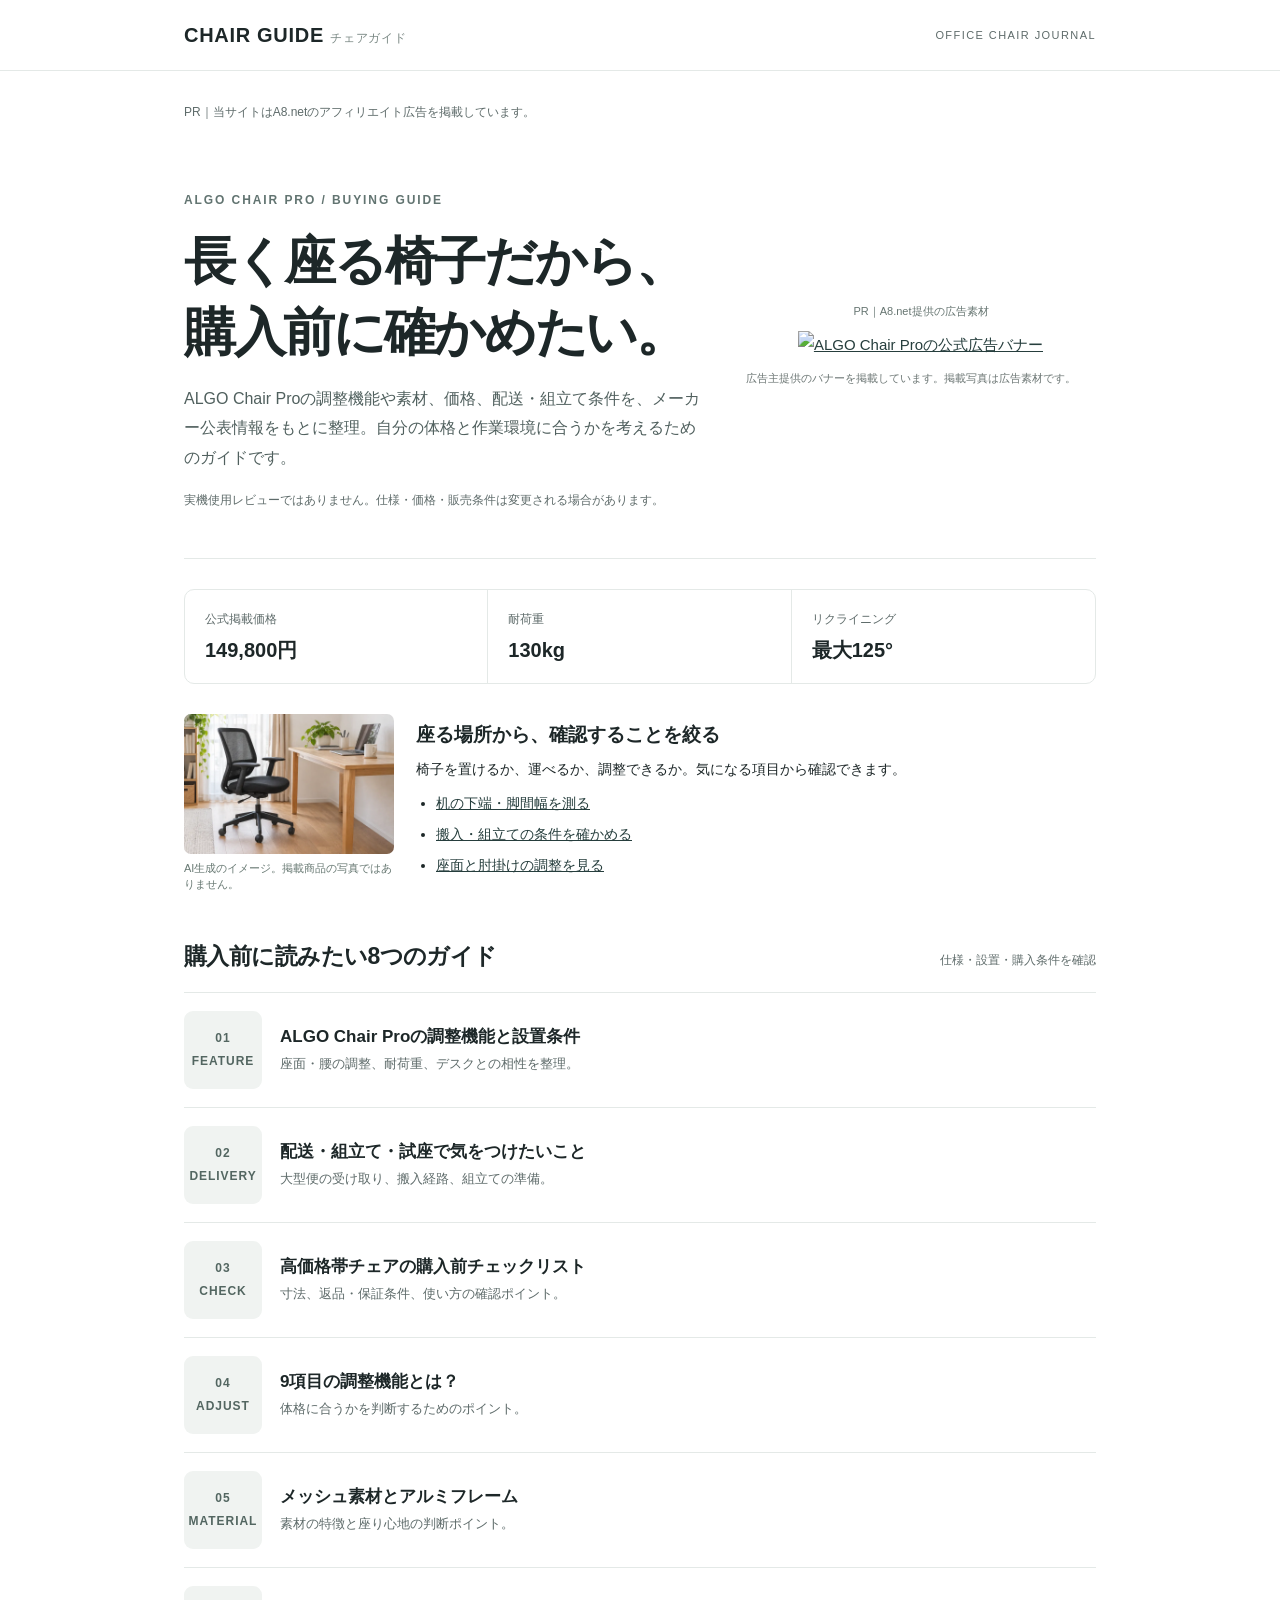
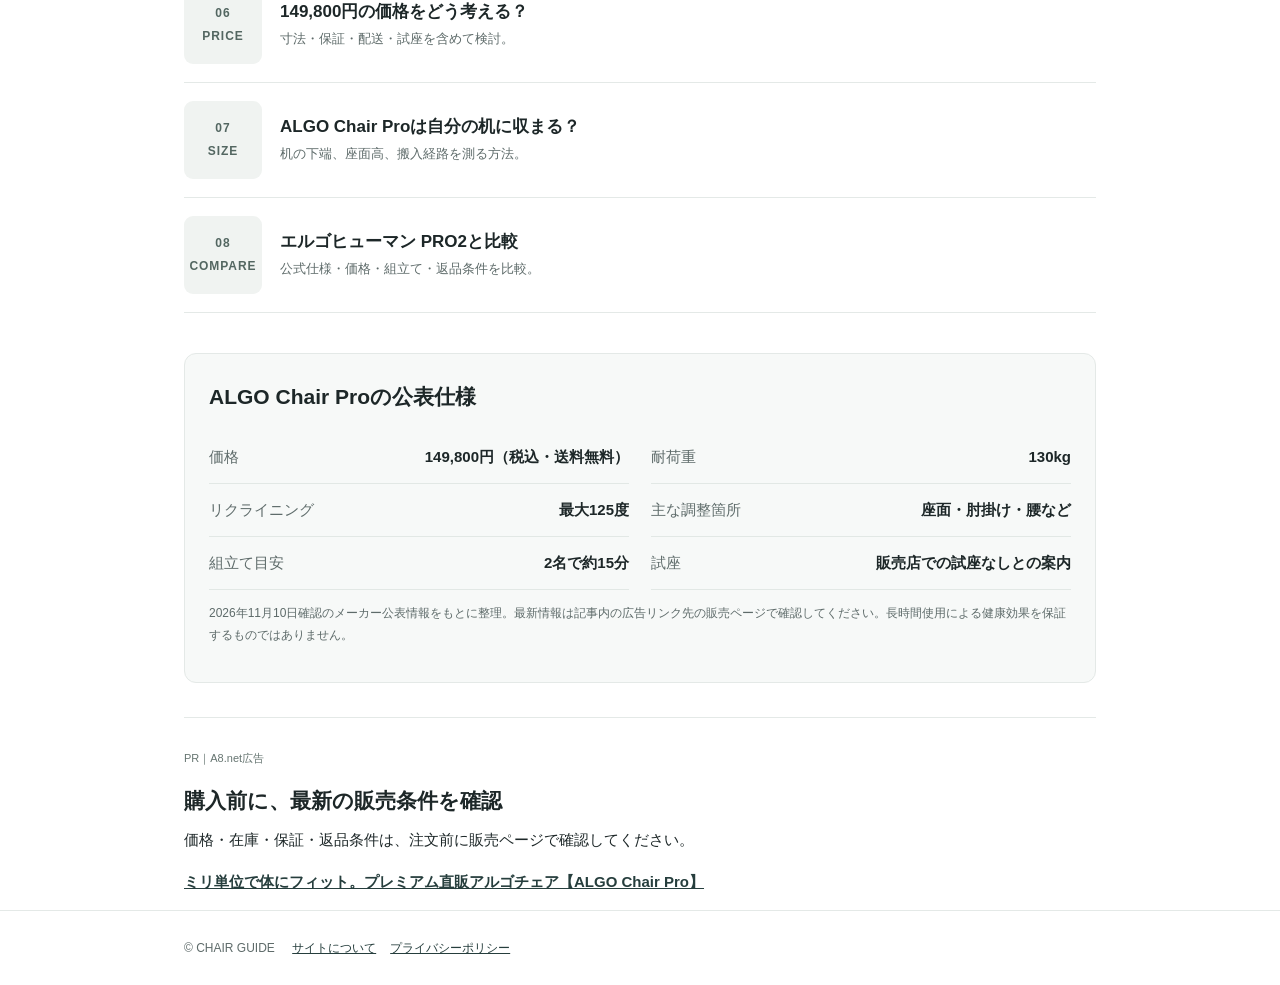
==== commit 8c2d96e2: "Add compact AI editorial imagery while preserving advertising" ====
--- a/index.html
+++ b/index.html
@@ -1 +1 @@
-<!doctype html><html lang="ja"><head><meta charset="utf-8"><meta name="viewport" content="width=device-width,initial-scale=1"><meta name="robots" content="index,follow"><meta name="description" content="ALGO Chair Proの調整機能、価格、配送、組立て、試座条件をメーカー公表情報から整理。高価格帯オフィスチェアの購入前ガイド。"><title>ALGO Chair Proの購入前ガイド｜チェアガイド</title><style>:root{--ink:#1d2728;--sub:#5e6b6a;--line:#e4e9e7;--accent:#263e3d}*{box-sizing:border-box}body{margin:0;background:#fff;color:var(--ink);font-family:-apple-system,BlinkMacSystemFont,"Hiragino Kaku Gothic ProN","Noto Sans JP",sans-serif;font-size:15px;line-height:1.85}a{color:var(--accent)}header{border-bottom:1px solid var(--line)}.wrap{max-width:960px;margin:auto;padding:0 24px}.header-inner{display:flex;justify-content:space-between;align-items:center;min-height:70px;gap:16px}.brand{font-size:20px;font-weight:800;letter-spacing:.035em;text-decoration:none;color:var(--ink)}.header-sub{font-size:11px;letter-spacing:.13em;color:var(--sub)}main{padding-bottom:65px}.disclosure{font-size:12px;color:var(--sub);padding-top:18px}.hero{padding:42px 0 35px;border-bottom:1px solid var(--line)}.eyebrow{font-size:12px;font-weight:700;letter-spacing:.16em;color:#627471}.hero h1{font-size:clamp(30px,5.8vw,52px);line-height:1.36;letter-spacing:-.045em;max-width:720px;margin:15px 0}.lead{font-size:16px;color:#50605e;max-width:670px}.hero-grid{display:grid;grid-template-columns:minmax(0,1fr) 350px;align-items:center;gap:36px}.ad-label{font-size:11px;color:#667571;margin:0 0 10px}.creative{min-width:0;text-align:center}.creative img{max-width:100%;height:auto}.creative-note{font-size:11px;color:#6d7775;text-align:left;margin-top:9px}.kpis{display:grid;grid-template-columns:repeat(3,1fr);gap:0;margin:30px 0;border:1px solid var(--line);border-radius:10px;overflow:hidden}.kpi{padding:18px 20px;border-right:1px solid var(--line)}.kpi:last-child{border:0}.kpi small{display:block;color:var(--sub);font-size:12px}.kpi strong{display:block;font-size:20px;line-height:1.5;margin-top:5px}.section-head{display:flex;align-items:baseline;justify-content:space-between;gap:12px;margin:42px 0 14px}.section-head h2{font-size:23px;letter-spacing:-.025em;margin:0}.section-head p{font-size:12px;color:var(--sub);margin:0}.articles{border-top:1px solid var(--line)}.article{display:grid;grid-template-columns:78px 1fr;gap:18px;align-items:center;padding:18px 0;border-bottom:1px solid var(--line);text-decoration:none;color:inherit}.article:hover h3{text-decoration:underline}.article-icon{width:78px;height:78px;background:#f0f3f1;border-radius:9px;display:flex;align-items:center;justify-content:center;font-size:12px;font-weight:700;letter-spacing:.08em;color:#536661;text-align:center}.article h3{font-size:17px;line-height:1.55;margin:0 0 4px}.article p{color:var(--sub);font-size:13px;line-height:1.6;margin:0}.facts{background:#f7f9f8;border:1px solid var(--line);border-radius:12px;padding:24px;margin-top:40px}.facts h2{font-size:21px;margin:0 0 15px}.facts dl{margin:0;display:grid;grid-template-columns:repeat(2,minmax(0,1fr));gap:0 22px}.facts dl>div{padding:12px 0;border-bottom:1px solid #e2e8e5;display:flex;justify-content:space-between;gap:10px}.facts dt{color:var(--sub)}.facts dd{margin:0;font-weight:700;text-align:right}.fine{font-size:12px;color:var(--sub)}.purchase{margin-top:34px;border-top:1px solid var(--line);padding-top:25px}.purchase h2{font-size:21px;margin:0 0 5px}.purchase p{margin:5px 0 14px}.purchase .ad-link{font-size:15px;font-weight:700}footer{border-top:1px solid var(--line);padding:26px 0;color:var(--sub);font-size:12px}footer a{margin-left:14px}@media(max-width:750px){.hero-grid{grid-template-columns:1fr;gap:20px}.hero{padding:24px 0 25px}.creative{text-align:left}.kpis{margin:22px 0}.kpi{padding:12px 10px}.kpi strong{font-size:16px}.wrap{padding:0 17px}.section-head{display:block;margin-top:30px}.section-head p{margin-top:3px}.facts{padding:17px}.facts dl{grid-template-columns:1fr}.article{grid-template-columns:70px 1fr;gap:13px}.article-icon{width:70px;height:70px}.article h3{font-size:15px}}@media(max-width:360px){.kpi strong{font-size:14px}.kpi small{font-size:10px}}</style><!-- Cloudflare Web Analytics --><script type='module' src='https://static.cloudflareinsights.com/beacon.min.js' data-cf-beacon='{"token": "466a88e1091e491098fcc3cb939d1add"}'></script><!-- End Cloudflare Web Analytics --><script type="application/ld+json">{"@context": "https://schema.org", "@type": "WebSite", "name": "チェアガイド", "url": "https://chair-guide.pages.dev/", "inLanguage": "ja", "description": "ALGO Chair Proの調整機能、価格、配送、組立て、試座条件をメーカー公表情報から整理。高価格帯オフィスチェアの購入前ガイド。"}</script><link rel="canonical" href="https://chair-guide.pages.dev/"></head><body><header><div class="wrap header-inner"><a class="brand" href="/">CHAIR GUIDE <span style="font-weight:400;font-size:12px;color:#7b8985">チェアガイド</span></a><span class="header-sub">OFFICE CHAIR JOURNAL</span></div></header><main class="wrap"><p class="disclosure">PR｜当サイトはA8.netのアフィリエイト広告を掲載しています。</p><section class="hero"><div class="hero-grid"><div><p class="eyebrow">ALGO CHAIR PRO / BUYING GUIDE</p><h1>長く座る椅子だから、<br>購入前に確かめたい。</h1><p class="lead">ALGO Chair Proの調整機能や素材、価格、配送・組立て条件を、メーカー公表情報をもとに整理。自分の体格と作業環境に合うかを考えるためのガイドです。</p><p class="fine">実機使用レビューではありません。仕様・価格・販売条件は変更される場合があります。</p></div><div class="creative"><p class="ad-label">PR｜A8.net提供の広告素材</p><a href="https://px.a8.net/svt/ejp?a8mat=4BGHVS+EPATRU+5XHK+614CX" rel="nofollow"><img border="0" width="350" height="240" alt="ALGO Chair Proの公式広告バナー" src="https://www23.a8.net/svt/bgt?aid=261110152889&amp;wid=022&amp;eno=01&amp;mid=s00000027668001013000&amp;mc=1"></a><img border="0" width="1" height="1" src="https://www12.a8.net/0.gif?a8mat=4BGHVS+EPATRU+5XHK+614CX" alt=""><p class="creative-note">広告主提供のバナーを掲載しています。掲載写真は広告素材です。</p></div></div></section><div class="kpis" aria-label="公式公表情報"><div class="kpi"><small>公式掲載価格</small><strong>149,800円</strong></div><div class="kpi"><small>耐荷重</small><strong>130kg</strong></div><div class="kpi"><small>リクライニング</small><strong>最大125°</strong></div></div><section><div class="section-head"><h2>購入前に読みたい8つのガイド</h2><p>仕様・設置・購入条件を確認</p></div><div class="articles"><a class="article" href="/algo-chair-pro-check.html"><div class="article-icon">01<br>FEATURE</div><div><h3>ALGO Chair Proの調整機能と設置条件</h3><p>座面・腰の調整、耐荷重、デスクとの相性を整理。</p></div></a><a class="article" href="/algo-chair-pro-delivery.html"><div class="article-icon">02<br>DELIVERY</div><div><h3>配送・組立て・試座で気をつけたいこと</h3><p>大型便の受け取り、搬入経路、組立ての準備。</p></div></a><a class="article" href="/chair-buying-checklist.html"><div class="article-icon">03<br>CHECK</div><div><h3>高価格帯チェアの購入前チェックリスト</h3><p>寸法、返品・保証条件、使い方の確認ポイント。</p></div></a><a class="article" href="/algo-chair-pro-9-adjustments.html"><div class="article-icon">04<br>ADJUST</div><div><h3>9項目の調整機能とは？</h3><p>体格に合うかを判断するためのポイント。</p></div></a><a class="article" href="/algo-chair-pro-mesh-material.html"><div class="article-icon">05<br>MATERIAL</div><div><h3>メッシュ素材とアルミフレーム</h3><p>素材の特徴と座り心地の判断ポイント。</p></div></a><a class="article" href="/algo-chair-pro-price-value.html"><div class="article-icon">06<br>PRICE</div><div><h3>149,800円の価格をどう考える？</h3><p>寸法・保証・配送・試座を含めて検討。</p></div></a><a class="article" href="/algo-chair-pro-desk-fit.html"><div class="article-icon">07<br>SIZE</div><div><h3>ALGO Chair Proは自分の机に収まる？</h3><p>机の下端、座面高、搬入経路を測る方法。</p></div></a><a class="article" href="/algo-chair-pro-vs-ergohuman-pro2.html"><div class="article-icon">08<br>COMPARE</div><div><h3>エルゴヒューマン PRO2と比較</h3><p>公式仕様・価格・組立て・返品条件を比較。</p></div></a></div></section><section class="facts"><h2>ALGO Chair Proの公表仕様</h2><dl><div><dt>価格</dt><dd>149,800円（税込・送料無料）</dd></div><div><dt>耐荷重</dt><dd>130kg</dd></div><div><dt>リクライニング</dt><dd>最大125度</dd></div><div><dt>主な調整箇所</dt><dd>座面・肘掛け・腰など</dd></div><div><dt>組立て目安</dt><dd>2名で約15分</dd></div><div><dt>試座</dt><dd>販売店での試座なしとの案内</dd></div></dl><p class="fine">2026年11月10日確認のメーカー公表情報をもとに整理。最新情報は記事内の広告リンク先の販売ページで確認してください。長時間使用による健康効果を保証するものではありません。</p></section><section class="purchase"><p class="ad-label">PR｜A8.net広告</p><h2>購入前に、最新の販売条件を確認</h2><p>価格・在庫・保証・返品条件は、注文前に販売ページで確認してください。</p><p class="ad-link"><a href="https://px.a8.net/svt/ejp?a8mat=4BGHVS+EPATRU+5XHK+5YJRM" rel="nofollow">ミリ単位で体にフィット。プレミアム直販アルゴチェア【ALGO Chair Pro】</a><img border="0" width="1" height="1" src="https://www15.a8.net/0.gif?a8mat=4BGHVS+EPATRU+5XHK+5YJRM" alt=""></p></section></main><footer><div class="wrap">© CHAIR GUIDE <a href="/about.html">サイトについて</a><a href="/privacy.html">プライバシーポリシー</a></div></footer></body></html>+<!doctype html><html lang="ja"><head><meta charset="utf-8"><meta name="viewport" content="width=device-width,initial-scale=1"><meta name="robots" content="index,follow"><meta name="description" content="ALGO Chair Proの調整機能、価格、配送、組立て、試座条件をメーカー公表情報から整理。高価格帯オフィスチェアの購入前ガイド。"><title>ALGO Chair Proの購入前ガイド｜チェアガイド</title><style>:root{--ink:#1d2728;--sub:#5e6b6a;--line:#e4e9e7;--accent:#263e3d}*{box-sizing:border-box}body{margin:0;background:#fff;color:var(--ink);font-family:-apple-system,BlinkMacSystemFont,"Hiragino Kaku Gothic ProN","Noto Sans JP",sans-serif;font-size:15px;line-height:1.85}a{color:var(--accent)}header{border-bottom:1px solid var(--line)}.wrap{max-width:960px;margin:auto;padding:0 24px}.header-inner{display:flex;justify-content:space-between;align-items:center;min-height:70px;gap:16px}.brand{font-size:20px;font-weight:800;letter-spacing:.035em;text-decoration:none;color:var(--ink)}.header-sub{font-size:11px;letter-spacing:.13em;color:var(--sub)}main{padding-bottom:65px}.disclosure{font-size:12px;color:var(--sub);padding-top:18px}.hero{padding:42px 0 35px;border-bottom:1px solid var(--line)}.eyebrow{font-size:12px;font-weight:700;letter-spacing:.16em;color:#627471}.hero h1{font-size:clamp(30px,5.8vw,52px);line-height:1.36;letter-spacing:-.045em;max-width:720px;margin:15px 0}.lead{font-size:16px;color:#50605e;max-width:670px}.hero-grid{display:grid;grid-template-columns:minmax(0,1fr) 350px;align-items:center;gap:36px}.ad-label{font-size:11px;color:#667571;margin:0 0 10px}.creative{min-width:0;text-align:center}.creative img{max-width:100%;height:auto}.creative-note{font-size:11px;color:#6d7775;text-align:left;margin-top:9px}.kpis{display:grid;grid-template-columns:repeat(3,1fr);gap:0;margin:30px 0;border:1px solid var(--line);border-radius:10px;overflow:hidden}.kpi{padding:18px 20px;border-right:1px solid var(--line)}.kpi:last-child{border:0}.kpi small{display:block;color:var(--sub);font-size:12px}.kpi strong{display:block;font-size:20px;line-height:1.5;margin-top:5px}.section-head{display:flex;align-items:baseline;justify-content:space-between;gap:12px;margin:42px 0 14px}.section-head h2{font-size:23px;letter-spacing:-.025em;margin:0}.section-head p{font-size:12px;color:var(--sub);margin:0}.articles{border-top:1px solid var(--line)}.article{display:grid;grid-template-columns:78px 1fr;gap:18px;align-items:center;padding:18px 0;border-bottom:1px solid var(--line);text-decoration:none;color:inherit}.article:hover h3{text-decoration:underline}.article-icon{width:78px;height:78px;background:#f0f3f1;border-radius:9px;display:flex;align-items:center;justify-content:center;font-size:12px;font-weight:700;letter-spacing:.08em;color:#536661;text-align:center}.article h3{font-size:17px;line-height:1.55;margin:0 0 4px}.article p{color:var(--sub);font-size:13px;line-height:1.6;margin:0}.facts{background:#f7f9f8;border:1px solid var(--line);border-radius:12px;padding:24px;margin-top:40px}.facts h2{font-size:21px;margin:0 0 15px}.facts dl{margin:0;display:grid;grid-template-columns:repeat(2,minmax(0,1fr));gap:0 22px}.facts dl>div{padding:12px 0;border-bottom:1px solid #e2e8e5;display:flex;justify-content:space-between;gap:10px}.facts dt{color:var(--sub)}.facts dd{margin:0;font-weight:700;text-align:right}.fine{font-size:12px;color:var(--sub)}.purchase{margin-top:34px;border-top:1px solid var(--line);padding-top:25px}.purchase h2{font-size:21px;margin:0 0 5px}.purchase p{margin:5px 0 14px}.purchase .ad-link{font-size:15px;font-weight:700}footer{border-top:1px solid var(--line);padding:26px 0;color:var(--sub);font-size:12px}footer a{margin-left:14px}@media(max-width:750px){.hero-grid{grid-template-columns:1fr;gap:20px}.hero{padding:24px 0 25px}.creative{text-align:left}.kpis{margin:22px 0}.kpi{padding:12px 10px}.kpi strong{font-size:16px}.wrap{padding:0 17px}.section-head{display:block;margin-top:30px}.section-head p{margin-top:3px}.facts{padding:17px}.facts dl{grid-template-columns:1fr}.article{grid-template-columns:70px 1fr;gap:13px}.article-icon{width:70px;height:70px}.article h3{font-size:15px}}@media(max-width:360px){.kpi strong{font-size:14px}.kpi small{font-size:10px}}</style><!-- Cloudflare Web Analytics --><script type='module' src='https://static.cloudflareinsights.com/beacon.min.js' data-cf-beacon='{"token": "466a88e1091e491098fcc3cb939d1add"}'></script><!-- End Cloudflare Web Analytics --><script type="application/ld+json">{"@context": "https://schema.org", "@type": "WebSite", "name": "チェアガイド", "url": "https://chair-guide.pages.dev/", "inLanguage": "ja", "description": "ALGO Chair Proの調整機能、価格、配送、組立て、試座条件をメーカー公表情報から整理。高価格帯オフィスチェアの購入前ガイド。"}</script><link rel="canonical" href="https://chair-guide.pages.dev/"><link rel="stylesheet" href="/decision-guide.css"></head><body><header><div class="wrap header-inner"><a class="brand" href="/">CHAIR GUIDE <span style="font-weight:400;font-size:12px;color:#7b8985">チェアガイド</span></a><span class="header-sub">OFFICE CHAIR JOURNAL</span></div></header><main class="wrap"><p class="disclosure">PR｜当サイトはA8.netのアフィリエイト広告を掲載しています。</p><section class="hero"><div class="hero-grid"><div><p class="eyebrow">ALGO CHAIR PRO / BUYING GUIDE</p><h1>長く座る椅子だから、<br>購入前に確かめたい。</h1><p class="lead">ALGO Chair Proの調整機能や素材、価格、配送・組立て条件を、メーカー公表情報をもとに整理。自分の体格と作業環境に合うかを考えるためのガイドです。</p><p class="fine">実機使用レビューではありません。仕様・価格・販売条件は変更される場合があります。</p></div><div class="creative"><p class="ad-label">PR｜A8.net提供の広告素材</p><a href="https://px.a8.net/svt/ejp?a8mat=4BGHVS+EPATRU+5XHK+614CX" rel="nofollow"><img border="0" width="350" height="240" alt="ALGO Chair Proの公式広告バナー" src="https://www23.a8.net/svt/bgt?aid=261110152889&amp;wid=022&amp;eno=01&amp;mid=s00000027668001013000&amp;mc=1"></a><img border="0" width="1" height="1" src="https://www12.a8.net/0.gif?a8mat=4BGHVS+EPATRU+5XHK+614CX" alt=""><p class="creative-note">広告主提供のバナーを掲載しています。掲載写真は広告素材です。</p></div></div></section><div class="kpis" aria-label="公式公表情報"><div class="kpi"><small>公式掲載価格</small><strong>149,800円</strong></div><div class="kpi"><small>耐荷重</small><strong>130kg</strong></div><div class="kpi"><small>リクライニング</small><strong>最大125°</strong></div></div><section class="editorial-visual" aria-labelledby="workspace-guide"><figure><img src="/assets/images/chair-workspace-ai.webp" width="900" height="600" alt="机と椅子の配置を考えるワークスペースのイメージ" loading="lazy" decoding="async"><figcaption>AI生成のイメージ。掲載商品の写真ではありません。</figcaption></figure><div><h2 id="workspace-guide">座る場所から、確認することを絞る</h2><p>椅子を置けるか、運べるか、調整できるか。気になる項目から確認できます。</p><ul><li><a href="/algo-chair-pro-desk-fit.html">机の下端・脚間幅を測る</a></li><li><a href="/algo-chair-pro-delivery.html">搬入・組立ての条件を確かめる</a></li><li><a href="/algo-chair-pro-9-adjustments.html">座面と肘掛けの調整を見る</a></li></ul></div></section><section><div class="section-head"><h2>購入前に読みたい8つのガイド</h2><p>仕様・設置・購入条件を確認</p></div><div class="articles"><a class="article" href="/algo-chair-pro-check.html"><div class="article-icon">01<br>FEATURE</div><div><h3>ALGO Chair Proの調整機能と設置条件</h3><p>座面・腰の調整、耐荷重、デスクとの相性を整理。</p></div></a><a class="article" href="/algo-chair-pro-delivery.html"><div class="article-icon">02<br>DELIVERY</div><div><h3>配送・組立て・試座で気をつけたいこと</h3><p>大型便の受け取り、搬入経路、組立ての準備。</p></div></a><a class="article" href="/chair-buying-checklist.html"><div class="article-icon">03<br>CHECK</div><div><h3>高価格帯チェアの購入前チェックリスト</h3><p>寸法、返品・保証条件、使い方の確認ポイント。</p></div></a><a class="article" href="/algo-chair-pro-9-adjustments.html"><div class="article-icon">04<br>ADJUST</div><div><h3>9項目の調整機能とは？</h3><p>体格に合うかを判断するためのポイント。</p></div></a><a class="article" href="/algo-chair-pro-mesh-material.html"><div class="article-icon">05<br>MATERIAL</div><div><h3>メッシュ素材とアルミフレーム</h3><p>素材の特徴と座り心地の判断ポイント。</p></div></a><a class="article" href="/algo-chair-pro-price-value.html"><div class="article-icon">06<br>PRICE</div><div><h3>149,800円の価格をどう考える？</h3><p>寸法・保証・配送・試座を含めて検討。</p></div></a><a class="article" href="/algo-chair-pro-desk-fit.html"><div class="article-icon">07<br>SIZE</div><div><h3>ALGO Chair Proは自分の机に収まる？</h3><p>机の下端、座面高、搬入経路を測る方法。</p></div></a><a class="article" href="/algo-chair-pro-vs-ergohuman-pro2.html"><div class="article-icon">08<br>COMPARE</div><div><h3>エルゴヒューマン PRO2と比較</h3><p>公式仕様・価格・組立て・返品条件を比較。</p></div></a></div></section><section class="facts"><h2>ALGO Chair Proの公表仕様</h2><dl><div><dt>価格</dt><dd>149,800円（税込・送料無料）</dd></div><div><dt>耐荷重</dt><dd>130kg</dd></div><div><dt>リクライニング</dt><dd>最大125度</dd></div><div><dt>主な調整箇所</dt><dd>座面・肘掛け・腰など</dd></div><div><dt>組立て目安</dt><dd>2名で約15分</dd></div><div><dt>試座</dt><dd>販売店での試座なしとの案内</dd></div></dl><p class="fine">2026年11月10日確認のメーカー公表情報をもとに整理。最新情報は記事内の広告リンク先の販売ページで確認してください。長時間使用による健康効果を保証するものではありません。</p></section><section class="purchase"><p class="ad-label">PR｜A8.net広告</p><h2>購入前に、最新の販売条件を確認</h2><p>価格・在庫・保証・返品条件は、注文前に販売ページで確認してください。</p><p class="ad-link"><a href="https://px.a8.net/svt/ejp?a8mat=4BGHVS+EPATRU+5XHK+5YJRM" rel="nofollow">ミリ単位で体にフィット。プレミアム直販アルゴチェア【ALGO Chair Pro】</a><img border="0" width="1" height="1" src="https://www15.a8.net/0.gif?a8mat=4BGHVS+EPATRU+5XHK+5YJRM" alt=""></p></section></main><footer><div class="wrap">© CHAIR GUIDE <a href="/about.html">サイトについて</a><a href="/privacy.html">プライバシーポリシー</a></div></footer></body></html>
--- a/decision-guide.css
+++ b/decision-guide.css
@@ -0,0 +1,6 @@
+/* Existing layout retained: readable comparisons and visible keyboard focus. */
+.decision-guide{margin:30px 0;overflow-wrap:anywhere}.decision-guide h2{font-size:clamp(19px,4.8vw,23px);line-height:1.6}.decision-table{max-width:100%;overflow-x:auto;margin:18px 0}.decision-table table{border-collapse:collapse;width:100%;min-width:540px;text-align:left;font-size:14px}.decision-table th,.decision-table td{padding:12px;border:1px solid #dce4e2;vertical-align:top;white-space:normal}.decision-table thead{background:#eff3f1}.decision-guide a:focus-visible,.decision-table:focus-visible{outline:3px solid #b47625;outline-offset:3px}.decision-guide li{margin:8px 0}.decision-guide li a{display:inline-block;padding:5px 0}.audit-breadcrumb{font-size:13px;margin:14px 0;overflow-wrap:anywhere}
+@media(max-width:600px){.decision-guide{min-width:0}.decision-table table{font-size:13px}.decision-table th,.decision-table td{padding:10px}}
+
+/* Compact editorial imagery; advertising artwork retains its own dimensions. */
+.editorial-visual{margin:24px 0;display:grid;grid-template-columns:210px minmax(0,1fr);gap:22px;align-items:center}.editorial-visual figure{margin:0}.editorial-visual img{display:block;width:100%;height:auto;aspect-ratio:3/2;object-fit:cover;border-radius:7px}.editorial-visual figcaption{font-size:11px;color:#687973;line-height:1.5;margin-top:6px}.editorial-visual h2{font-size:19px;line-height:1.55;margin:0 0 8px}.editorial-visual p{font-size:14px;margin:0}.editorial-visual ul{padding-left:20px;margin:8px 0}.editorial-visual li{font-size:14px;margin:5px 0}.article-photo{margin:20px 0;max-width:360px}.article-photo img{display:block;width:100%;height:auto;aspect-ratio:3/2;object-fit:cover;border-radius:6px}.article-photo figcaption{font-size:11px;color:#687973;line-height:1.5;margin-top:6px}@media(max-width:540px){.editorial-visual{grid-template-columns:96px minmax(0,1fr);gap:13px;align-items:start}.editorial-visual h2{font-size:17px}.editorial-visual li,.editorial-visual p{font-size:13px}.article-photo{max-width:280px}}
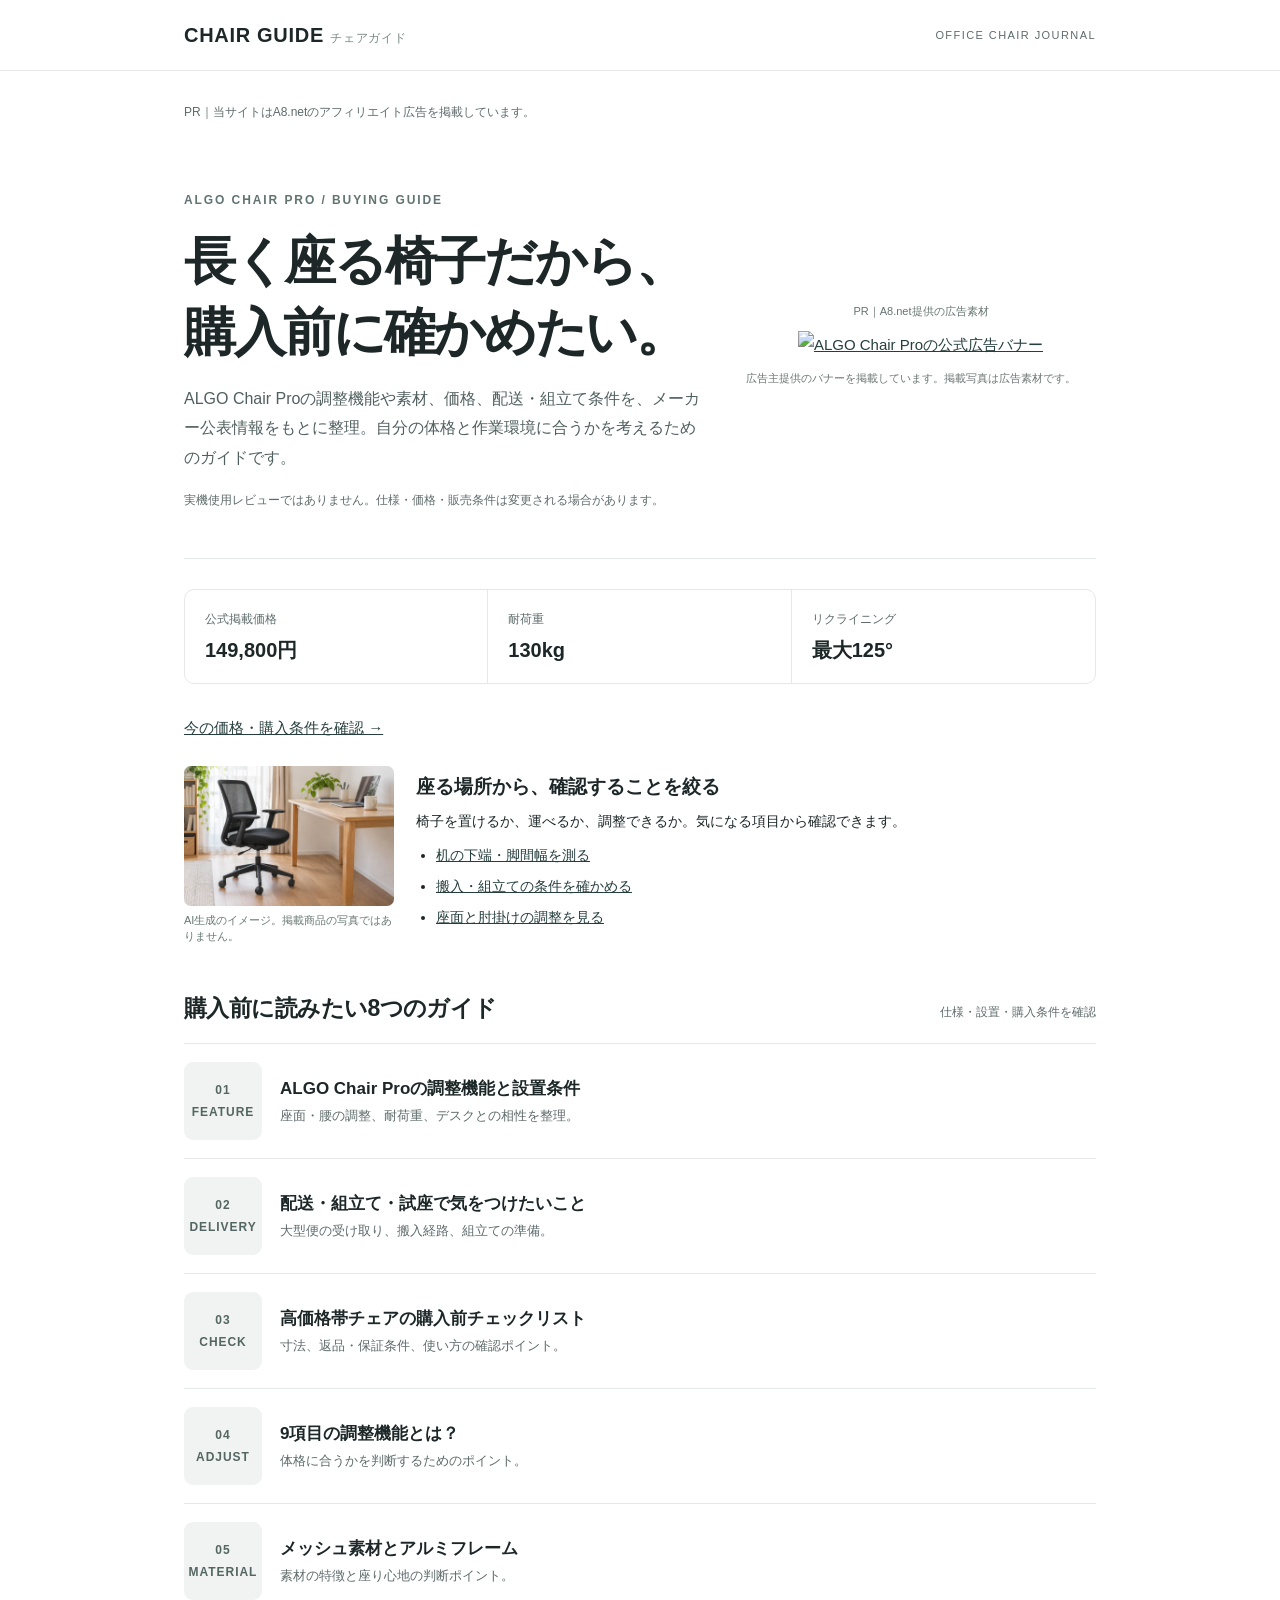
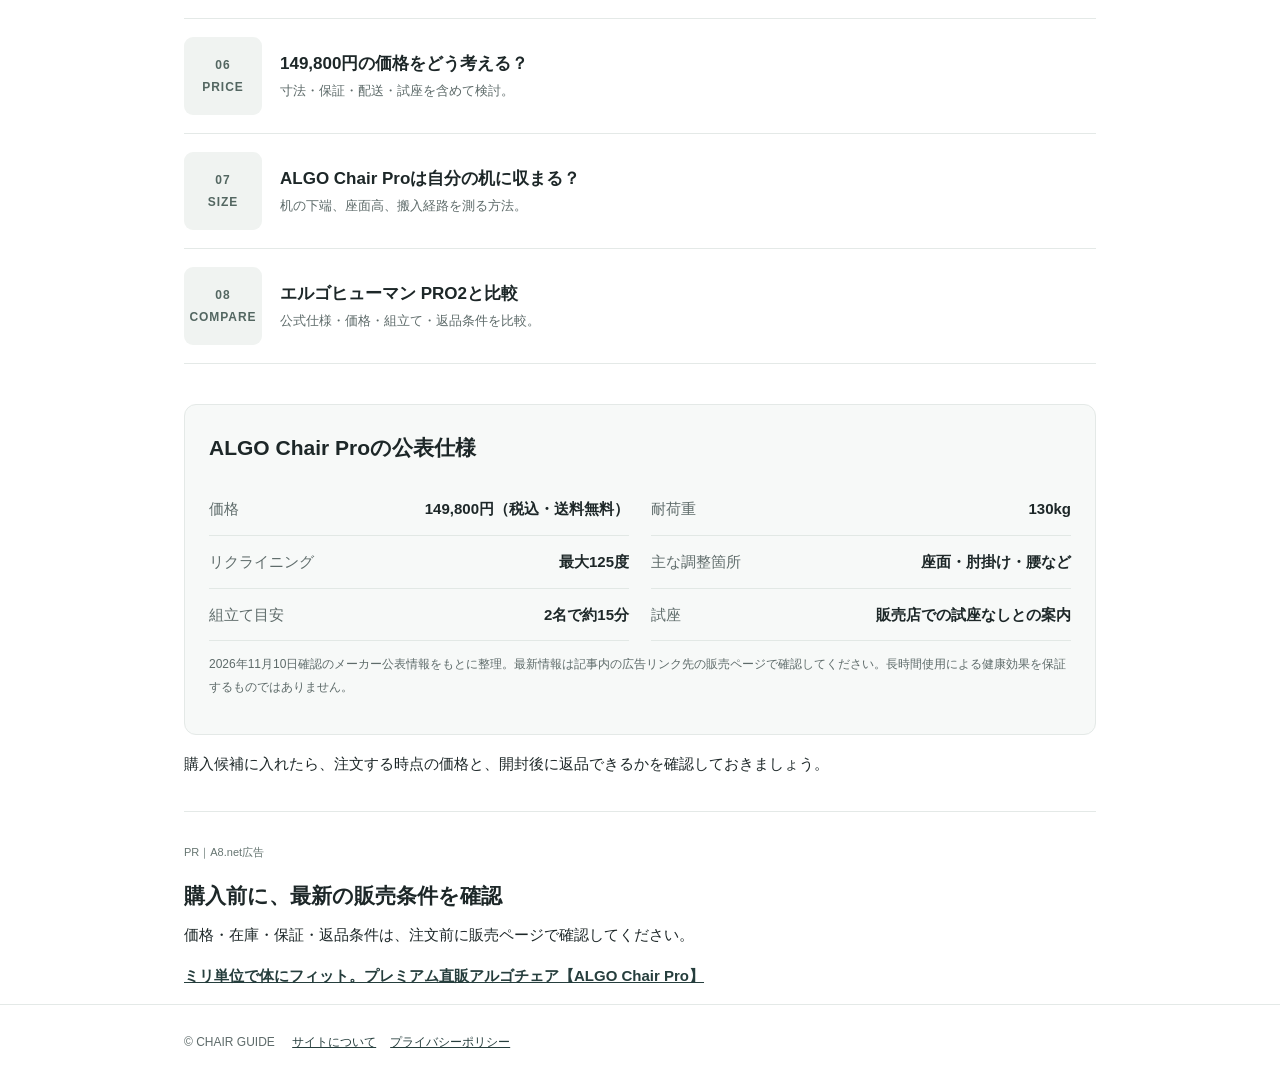
==== commit 5c75553a: "チェア購入ガイドの販売ページ導線を改善" ====
--- a/index.html
+++ b/index.html
@@ -1 +1 @@
-<!doctype html><html lang="ja"><head><meta charset="utf-8"><meta name="viewport" content="width=device-width,initial-scale=1"><meta name="robots" content="index,follow"><meta name="description" content="ALGO Chair Proの調整機能、価格、配送、組立て、試座条件をメーカー公表情報から整理。高価格帯オフィスチェアの購入前ガイド。"><title>ALGO Chair Proの購入前ガイド｜チェアガイド</title><style>:root{--ink:#1d2728;--sub:#5e6b6a;--line:#e4e9e7;--accent:#263e3d}*{box-sizing:border-box}body{margin:0;background:#fff;color:var(--ink);font-family:-apple-system,BlinkMacSystemFont,"Hiragino Kaku Gothic ProN","Noto Sans JP",sans-serif;font-size:15px;line-height:1.85}a{color:var(--accent)}header{border-bottom:1px solid var(--line)}.wrap{max-width:960px;margin:auto;padding:0 24px}.header-inner{display:flex;justify-content:space-between;align-items:center;min-height:70px;gap:16px}.brand{font-size:20px;font-weight:800;letter-spacing:.035em;text-decoration:none;color:var(--ink)}.header-sub{font-size:11px;letter-spacing:.13em;color:var(--sub)}main{padding-bottom:65px}.disclosure{font-size:12px;color:var(--sub);padding-top:18px}.hero{padding:42px 0 35px;border-bottom:1px solid var(--line)}.eyebrow{font-size:12px;font-weight:700;letter-spacing:.16em;color:#627471}.hero h1{font-size:clamp(30px,5.8vw,52px);line-height:1.36;letter-spacing:-.045em;max-width:720px;margin:15px 0}.lead{font-size:16px;color:#50605e;max-width:670px}.hero-grid{display:grid;grid-template-columns:minmax(0,1fr) 350px;align-items:center;gap:36px}.ad-label{font-size:11px;color:#667571;margin:0 0 10px}.creative{min-width:0;text-align:center}.creative img{max-width:100%;height:auto}.creative-note{font-size:11px;color:#6d7775;text-align:left;margin-top:9px}.kpis{display:grid;grid-template-columns:repeat(3,1fr);gap:0;margin:30px 0;border:1px solid var(--line);border-radius:10px;overflow:hidden}.kpi{padding:18px 20px;border-right:1px solid var(--line)}.kpi:last-child{border:0}.kpi small{display:block;color:var(--sub);font-size:12px}.kpi strong{display:block;font-size:20px;line-height:1.5;margin-top:5px}.section-head{display:flex;align-items:baseline;justify-content:space-between;gap:12px;margin:42px 0 14px}.section-head h2{font-size:23px;letter-spacing:-.025em;margin:0}.section-head p{font-size:12px;color:var(--sub);margin:0}.articles{border-top:1px solid var(--line)}.article{display:grid;grid-template-columns:78px 1fr;gap:18px;align-items:center;padding:18px 0;border-bottom:1px solid var(--line);text-decoration:none;color:inherit}.article:hover h3{text-decoration:underline}.article-icon{width:78px;height:78px;background:#f0f3f1;border-radius:9px;display:flex;align-items:center;justify-content:center;font-size:12px;font-weight:700;letter-spacing:.08em;color:#536661;text-align:center}.article h3{font-size:17px;line-height:1.55;margin:0 0 4px}.article p{color:var(--sub);font-size:13px;line-height:1.6;margin:0}.facts{background:#f7f9f8;border:1px solid var(--line);border-radius:12px;padding:24px;margin-top:40px}.facts h2{font-size:21px;margin:0 0 15px}.facts dl{margin:0;display:grid;grid-template-columns:repeat(2,minmax(0,1fr));gap:0 22px}.facts dl>div{padding:12px 0;border-bottom:1px solid #e2e8e5;display:flex;justify-content:space-between;gap:10px}.facts dt{color:var(--sub)}.facts dd{margin:0;font-weight:700;text-align:right}.fine{font-size:12px;color:var(--sub)}.purchase{margin-top:34px;border-top:1px solid var(--line);padding-top:25px}.purchase h2{font-size:21px;margin:0 0 5px}.purchase p{margin:5px 0 14px}.purchase .ad-link{font-size:15px;font-weight:700}footer{border-top:1px solid var(--line);padding:26px 0;color:var(--sub);font-size:12px}footer a{margin-left:14px}@media(max-width:750px){.hero-grid{grid-template-columns:1fr;gap:20px}.hero{padding:24px 0 25px}.creative{text-align:left}.kpis{margin:22px 0}.kpi{padding:12px 10px}.kpi strong{font-size:16px}.wrap{padding:0 17px}.section-head{display:block;margin-top:30px}.section-head p{margin-top:3px}.facts{padding:17px}.facts dl{grid-template-columns:1fr}.article{grid-template-columns:70px 1fr;gap:13px}.article-icon{width:70px;height:70px}.article h3{font-size:15px}}@media(max-width:360px){.kpi strong{font-size:14px}.kpi small{font-size:10px}}</style><!-- Cloudflare Web Analytics --><script type='module' src='https://static.cloudflareinsights.com/beacon.min.js' data-cf-beacon='{"token": "466a88e1091e491098fcc3cb939d1add"}'></script><!-- End Cloudflare Web Analytics --><script type="application/ld+json">{"@context": "https://schema.org", "@type": "WebSite", "name": "チェアガイド", "url": "https://chair-guide.pages.dev/", "inLanguage": "ja", "description": "ALGO Chair Proの調整機能、価格、配送、組立て、試座条件をメーカー公表情報から整理。高価格帯オフィスチェアの購入前ガイド。"}</script><link rel="canonical" href="https://chair-guide.pages.dev/"><link rel="stylesheet" href="/decision-guide.css"></head><body><header><div class="wrap header-inner"><a class="brand" href="/">CHAIR GUIDE <span style="font-weight:400;font-size:12px;color:#7b8985">チェアガイド</span></a><span class="header-sub">OFFICE CHAIR JOURNAL</span></div></header><main class="wrap"><p class="disclosure">PR｜当サイトはA8.netのアフィリエイト広告を掲載しています。</p><section class="hero"><div class="hero-grid"><div><p class="eyebrow">ALGO CHAIR PRO / BUYING GUIDE</p><h1>長く座る椅子だから、<br>購入前に確かめたい。</h1><p class="lead">ALGO Chair Proの調整機能や素材、価格、配送・組立て条件を、メーカー公表情報をもとに整理。自分の体格と作業環境に合うかを考えるためのガイドです。</p><p class="fine">実機使用レビューではありません。仕様・価格・販売条件は変更される場合があります。</p></div><div class="creative"><p class="ad-label">PR｜A8.net提供の広告素材</p><a href="https://px.a8.net/svt/ejp?a8mat=4BGHVS+EPATRU+5XHK+614CX" rel="nofollow"><img border="0" width="350" height="240" alt="ALGO Chair Proの公式広告バナー" src="https://www23.a8.net/svt/bgt?aid=261110152889&amp;wid=022&amp;eno=01&amp;mid=s00000027668001013000&amp;mc=1"></a><img border="0" width="1" height="1" src="https://www12.a8.net/0.gif?a8mat=4BGHVS+EPATRU+5XHK+614CX" alt=""><p class="creative-note">広告主提供のバナーを掲載しています。掲載写真は広告素材です。</p></div></div></section><div class="kpis" aria-label="公式公表情報"><div class="kpi"><small>公式掲載価格</small><strong>149,800円</strong></div><div class="kpi"><small>耐荷重</small><strong>130kg</strong></div><div class="kpi"><small>リクライニング</small><strong>最大125°</strong></div></div><section class="editorial-visual" aria-labelledby="workspace-guide"><figure><img src="/assets/images/chair-workspace-ai.webp" width="900" height="600" alt="机と椅子の配置を考えるワークスペースのイメージ" loading="lazy" decoding="async"><figcaption>AI生成のイメージ。掲載商品の写真ではありません。</figcaption></figure><div><h2 id="workspace-guide">座る場所から、確認することを絞る</h2><p>椅子を置けるか、運べるか、調整できるか。気になる項目から確認できます。</p><ul><li><a href="/algo-chair-pro-desk-fit.html">机の下端・脚間幅を測る</a></li><li><a href="/algo-chair-pro-delivery.html">搬入・組立ての条件を確かめる</a></li><li><a href="/algo-chair-pro-9-adjustments.html">座面と肘掛けの調整を見る</a></li></ul></div></section><section><div class="section-head"><h2>購入前に読みたい8つのガイド</h2><p>仕様・設置・購入条件を確認</p></div><div class="articles"><a class="article" href="/algo-chair-pro-check.html"><div class="article-icon">01<br>FEATURE</div><div><h3>ALGO Chair Proの調整機能と設置条件</h3><p>座面・腰の調整、耐荷重、デスクとの相性を整理。</p></div></a><a class="article" href="/algo-chair-pro-delivery.html"><div class="article-icon">02<br>DELIVERY</div><div><h3>配送・組立て・試座で気をつけたいこと</h3><p>大型便の受け取り、搬入経路、組立ての準備。</p></div></a><a class="article" href="/chair-buying-checklist.html"><div class="article-icon">03<br>CHECK</div><div><h3>高価格帯チェアの購入前チェックリスト</h3><p>寸法、返品・保証条件、使い方の確認ポイント。</p></div></a><a class="article" href="/algo-chair-pro-9-adjustments.html"><div class="article-icon">04<br>ADJUST</div><div><h3>9項目の調整機能とは？</h3><p>体格に合うかを判断するためのポイント。</p></div></a><a class="article" href="/algo-chair-pro-mesh-material.html"><div class="article-icon">05<br>MATERIAL</div><div><h3>メッシュ素材とアルミフレーム</h3><p>素材の特徴と座り心地の判断ポイント。</p></div></a><a class="article" href="/algo-chair-pro-price-value.html"><div class="article-icon">06<br>PRICE</div><div><h3>149,800円の価格をどう考える？</h3><p>寸法・保証・配送・試座を含めて検討。</p></div></a><a class="article" href="/algo-chair-pro-desk-fit.html"><div class="article-icon">07<br>SIZE</div><div><h3>ALGO Chair Proは自分の机に収まる？</h3><p>机の下端、座面高、搬入経路を測る方法。</p></div></a><a class="article" href="/algo-chair-pro-vs-ergohuman-pro2.html"><div class="article-icon">08<br>COMPARE</div><div><h3>エルゴヒューマン PRO2と比較</h3><p>公式仕様・価格・組立て・返品条件を比較。</p></div></a></div></section><section class="facts"><h2>ALGO Chair Proの公表仕様</h2><dl><div><dt>価格</dt><dd>149,800円（税込・送料無料）</dd></div><div><dt>耐荷重</dt><dd>130kg</dd></div><div><dt>リクライニング</dt><dd>最大125度</dd></div><div><dt>主な調整箇所</dt><dd>座面・肘掛け・腰など</dd></div><div><dt>組立て目安</dt><dd>2名で約15分</dd></div><div><dt>試座</dt><dd>販売店での試座なしとの案内</dd></div></dl><p class="fine">2026年11月10日確認のメーカー公表情報をもとに整理。最新情報は記事内の広告リンク先の販売ページで確認してください。長時間使用による健康効果を保証するものではありません。</p></section><section class="purchase"><p class="ad-label">PR｜A8.net広告</p><h2>購入前に、最新の販売条件を確認</h2><p>価格・在庫・保証・返品条件は、注文前に販売ページで確認してください。</p><p class="ad-link"><a href="https://px.a8.net/svt/ejp?a8mat=4BGHVS+EPATRU+5XHK+5YJRM" rel="nofollow">ミリ単位で体にフィット。プレミアム直販アルゴチェア【ALGO Chair Pro】</a><img border="0" width="1" height="1" src="https://www15.a8.net/0.gif?a8mat=4BGHVS+EPATRU+5XHK+5YJRM" alt=""></p></section></main><footer><div class="wrap">© CHAIR GUIDE <a href="/about.html">サイトについて</a><a href="/privacy.html">プライバシーポリシー</a></div></footer></body></html>+<!doctype html><html lang="ja"><head><meta charset="utf-8"><meta name="viewport" content="width=device-width,initial-scale=1"><meta name="robots" content="index,follow"><meta name="description" content="ALGO Chair Proの調整機能、価格、配送、組立て、試座条件をメーカー公表情報から整理。高価格帯オフィスチェアの購入前ガイド。"><title>ALGO Chair Proの購入前ガイド｜チェアガイド</title><style>:root{--ink:#1d2728;--sub:#5e6b6a;--line:#e4e9e7;--accent:#263e3d}*{box-sizing:border-box}body{margin:0;background:#fff;color:var(--ink);font-family:-apple-system,BlinkMacSystemFont,"Hiragino Kaku Gothic ProN","Noto Sans JP",sans-serif;font-size:15px;line-height:1.85}a{color:var(--accent)}header{border-bottom:1px solid var(--line)}.wrap{max-width:960px;margin:auto;padding:0 24px}.header-inner{display:flex;justify-content:space-between;align-items:center;min-height:70px;gap:16px}.brand{font-size:20px;font-weight:800;letter-spacing:.035em;text-decoration:none;color:var(--ink)}.header-sub{font-size:11px;letter-spacing:.13em;color:var(--sub)}main{padding-bottom:65px}.disclosure{font-size:12px;color:var(--sub);padding-top:18px}.hero{padding:42px 0 35px;border-bottom:1px solid var(--line)}.eyebrow{font-size:12px;font-weight:700;letter-spacing:.16em;color:#627471}.hero h1{font-size:clamp(30px,5.8vw,52px);line-height:1.36;letter-spacing:-.045em;max-width:720px;margin:15px 0}.lead{font-size:16px;color:#50605e;max-width:670px}.hero-grid{display:grid;grid-template-columns:minmax(0,1fr) 350px;align-items:center;gap:36px}.ad-label{font-size:11px;color:#667571;margin:0 0 10px}.creative{min-width:0;text-align:center}.creative img{max-width:100%;height:auto}.creative-note{font-size:11px;color:#6d7775;text-align:left;margin-top:9px}.kpis{display:grid;grid-template-columns:repeat(3,1fr);gap:0;margin:30px 0;border:1px solid var(--line);border-radius:10px;overflow:hidden}.kpi{padding:18px 20px;border-right:1px solid var(--line)}.kpi:last-child{border:0}.kpi small{display:block;color:var(--sub);font-size:12px}.kpi strong{display:block;font-size:20px;line-height:1.5;margin-top:5px}.section-head{display:flex;align-items:baseline;justify-content:space-between;gap:12px;margin:42px 0 14px}.section-head h2{font-size:23px;letter-spacing:-.025em;margin:0}.section-head p{font-size:12px;color:var(--sub);margin:0}.articles{border-top:1px solid var(--line)}.article{display:grid;grid-template-columns:78px 1fr;gap:18px;align-items:center;padding:18px 0;border-bottom:1px solid var(--line);text-decoration:none;color:inherit}.article:hover h3{text-decoration:underline}.article-icon{width:78px;height:78px;background:#f0f3f1;border-radius:9px;display:flex;align-items:center;justify-content:center;font-size:12px;font-weight:700;letter-spacing:.08em;color:#536661;text-align:center}.article h3{font-size:17px;line-height:1.55;margin:0 0 4px}.article p{color:var(--sub);font-size:13px;line-height:1.6;margin:0}.facts{background:#f7f9f8;border:1px solid var(--line);border-radius:12px;padding:24px;margin-top:40px}.facts h2{font-size:21px;margin:0 0 15px}.facts dl{margin:0;display:grid;grid-template-columns:repeat(2,minmax(0,1fr));gap:0 22px}.facts dl>div{padding:12px 0;border-bottom:1px solid #e2e8e5;display:flex;justify-content:space-between;gap:10px}.facts dt{color:var(--sub)}.facts dd{margin:0;font-weight:700;text-align:right}.fine{font-size:12px;color:var(--sub)}.purchase{margin-top:34px;border-top:1px solid var(--line);padding-top:25px}.purchase h2{font-size:21px;margin:0 0 5px}.purchase p{margin:5px 0 14px}.purchase .ad-link{font-size:15px;font-weight:700}footer{border-top:1px solid var(--line);padding:26px 0;color:var(--sub);font-size:12px}footer a{margin-left:14px}@media(max-width:750px){.hero-grid{grid-template-columns:1fr;gap:20px}.hero{padding:24px 0 25px}.creative{text-align:left}.kpis{margin:22px 0}.kpi{padding:12px 10px}.kpi strong{font-size:16px}.wrap{padding:0 17px}.section-head{display:block;margin-top:30px}.section-head p{margin-top:3px}.facts{padding:17px}.facts dl{grid-template-columns:1fr}.article{grid-template-columns:70px 1fr;gap:13px}.article-icon{width:70px;height:70px}.article h3{font-size:15px}}@media(max-width:360px){.kpi strong{font-size:14px}.kpi small{font-size:10px}}</style><!-- Cloudflare Web Analytics --><script type='module' src='https://static.cloudflareinsights.com/beacon.min.js' data-cf-beacon='{"token": "466a88e1091e491098fcc3cb939d1add"}'></script><!-- End Cloudflare Web Analytics --><script type="application/ld+json">{"@context": "https://schema.org", "@type": "WebSite", "name": "チェアガイド", "url": "https://chair-guide.pages.dev/", "inLanguage": "ja", "description": "ALGO Chair Proの調整機能、価格、配送、組立て、試座条件をメーカー公表情報から整理。高価格帯オフィスチェアの購入前ガイド。"}</script><link rel="canonical" href="https://chair-guide.pages.dev/"><link rel="stylesheet" href="/decision-guide.css"></head><body><header><div class="wrap header-inner"><a class="brand" href="/">CHAIR GUIDE <span style="font-weight:400;font-size:12px;color:#7b8985">チェアガイド</span></a><span class="header-sub">OFFICE CHAIR JOURNAL</span></div></header><main class="wrap"><p class="disclosure">PR｜当サイトはA8.netのアフィリエイト広告を掲載しています。</p><section class="hero"><div class="hero-grid"><div><p class="eyebrow">ALGO CHAIR PRO / BUYING GUIDE</p><h1>長く座る椅子だから、<br>購入前に確かめたい。</h1><p class="lead">ALGO Chair Proの調整機能や素材、価格、配送・組立て条件を、メーカー公表情報をもとに整理。自分の体格と作業環境に合うかを考えるためのガイドです。</p><p class="fine">実機使用レビューではありません。仕様・価格・販売条件は変更される場合があります。</p></div><div class="creative"><p class="ad-label">PR｜A8.net提供の広告素材</p><a href="https://px.a8.net/svt/ejp?a8mat=4BGHVS+EPATRU+5XHK+614CX" rel="nofollow"><img border="0" width="350" height="240" alt="ALGO Chair Proの公式広告バナー" src="https://www23.a8.net/svt/bgt?aid=261110152889&amp;wid=022&amp;eno=01&amp;mid=s00000027668001013000&amp;mc=1"></a><img border="0" width="1" height="1" src="https://www12.a8.net/0.gif?a8mat=4BGHVS+EPATRU+5XHK+614CX" alt=""><p class="creative-note">広告主提供のバナーを掲載しています。掲載写真は広告素材です。</p></div></div></section><div class="kpis" aria-label="公式公表情報"><div class="kpi"><small>公式掲載価格</small><strong>149,800円</strong></div><div class="kpi"><small>耐荷重</small><strong>130kg</strong></div><div class="kpi"><small>リクライニング</small><strong>最大125°</strong></div></div><p><a href="#purchase-info">今の価格・購入条件を確認 →</a></p><section class="editorial-visual" aria-labelledby="workspace-guide"><figure><img src="/assets/images/chair-workspace-ai.webp" width="900" height="600" alt="机と椅子の配置を考えるワークスペースのイメージ" loading="lazy" decoding="async"><figcaption>AI生成のイメージ。掲載商品の写真ではありません。</figcaption></figure><div><h2 id="workspace-guide">座る場所から、確認することを絞る</h2><p>椅子を置けるか、運べるか、調整できるか。気になる項目から確認できます。</p><ul><li><a href="/algo-chair-pro-desk-fit">机の下端・脚間幅を測る</a></li><li><a href="/algo-chair-pro-delivery">搬入・組立ての条件を確かめる</a></li><li><a href="/algo-chair-pro-9-adjustments">座面と肘掛けの調整を見る</a></li></ul></div></section><section><div class="section-head"><h2>購入前に読みたい8つのガイド</h2><p>仕様・設置・購入条件を確認</p></div><div class="articles"><a class="article" href="/algo-chair-pro-check"><div class="article-icon">01<br>FEATURE</div><div><h3>ALGO Chair Proの調整機能と設置条件</h3><p>座面・腰の調整、耐荷重、デスクとの相性を整理。</p></div></a><a class="article" href="/algo-chair-pro-delivery"><div class="article-icon">02<br>DELIVERY</div><div><h3>配送・組立て・試座で気をつけたいこと</h3><p>大型便の受け取り、搬入経路、組立ての準備。</p></div></a><a class="article" href="/chair-buying-checklist"><div class="article-icon">03<br>CHECK</div><div><h3>高価格帯チェアの購入前チェックリスト</h3><p>寸法、返品・保証条件、使い方の確認ポイント。</p></div></a><a class="article" href="/algo-chair-pro-9-adjustments"><div class="article-icon">04<br>ADJUST</div><div><h3>9項目の調整機能とは？</h3><p>体格に合うかを判断するためのポイント。</p></div></a><a class="article" href="/algo-chair-pro-mesh-material"><div class="article-icon">05<br>MATERIAL</div><div><h3>メッシュ素材とアルミフレーム</h3><p>素材の特徴と座り心地の判断ポイント。</p></div></a><a class="article" href="/algo-chair-pro-price-value"><div class="article-icon">06<br>PRICE</div><div><h3>149,800円の価格をどう考える？</h3><p>寸法・保証・配送・試座を含めて検討。</p></div></a><a class="article" href="/algo-chair-pro-desk-fit"><div class="article-icon">07<br>SIZE</div><div><h3>ALGO Chair Proは自分の机に収まる？</h3><p>机の下端、座面高、搬入経路を測る方法。</p></div></a><a class="article" href="/algo-chair-pro-vs-ergohuman-pro2"><div class="article-icon">08<br>COMPARE</div><div><h3>エルゴヒューマン PRO2と比較</h3><p>公式仕様・価格・組立て・返品条件を比較。</p></div></a></div></section><section class="facts"><h2>ALGO Chair Proの公表仕様</h2><dl><div><dt>価格</dt><dd>149,800円（税込・送料無料）</dd></div><div><dt>耐荷重</dt><dd>130kg</dd></div><div><dt>リクライニング</dt><dd>最大125度</dd></div><div><dt>主な調整箇所</dt><dd>座面・肘掛け・腰など</dd></div><div><dt>組立て目安</dt><dd>2名で約15分</dd></div><div><dt>試座</dt><dd>販売店での試座なしとの案内</dd></div></dl><p class="fine">2026年11月10日確認のメーカー公表情報をもとに整理。最新情報は記事内の広告リンク先の販売ページで確認してください。長時間使用による健康効果を保証するものではありません。</p></section><p id="purchase-info">購入候補に入れたら、注文する時点の価格と、開封後に返品できるかを確認しておきましょう。</p><section class="purchase"><p class="ad-label">PR｜A8.net広告</p><h2>購入前に、最新の販売条件を確認</h2><p>価格・在庫・保証・返品条件は、注文前に販売ページで確認してください。</p><p class="ad-link"><a href="https://px.a8.net/svt/ejp?a8mat=4BGHVS+EPATRU+5XHK+5YJRM" rel="nofollow">ミリ単位で体にフィット。プレミアム直販アルゴチェア【ALGO Chair Pro】</a><img border="0" width="1" height="1" src="https://www15.a8.net/0.gif?a8mat=4BGHVS+EPATRU+5XHK+5YJRM" alt=""></p></section></main><footer><div class="wrap">© CHAIR GUIDE <a href="/about">サイトについて</a><a href="/privacy">プライバシーポリシー</a></div></footer></body></html>
